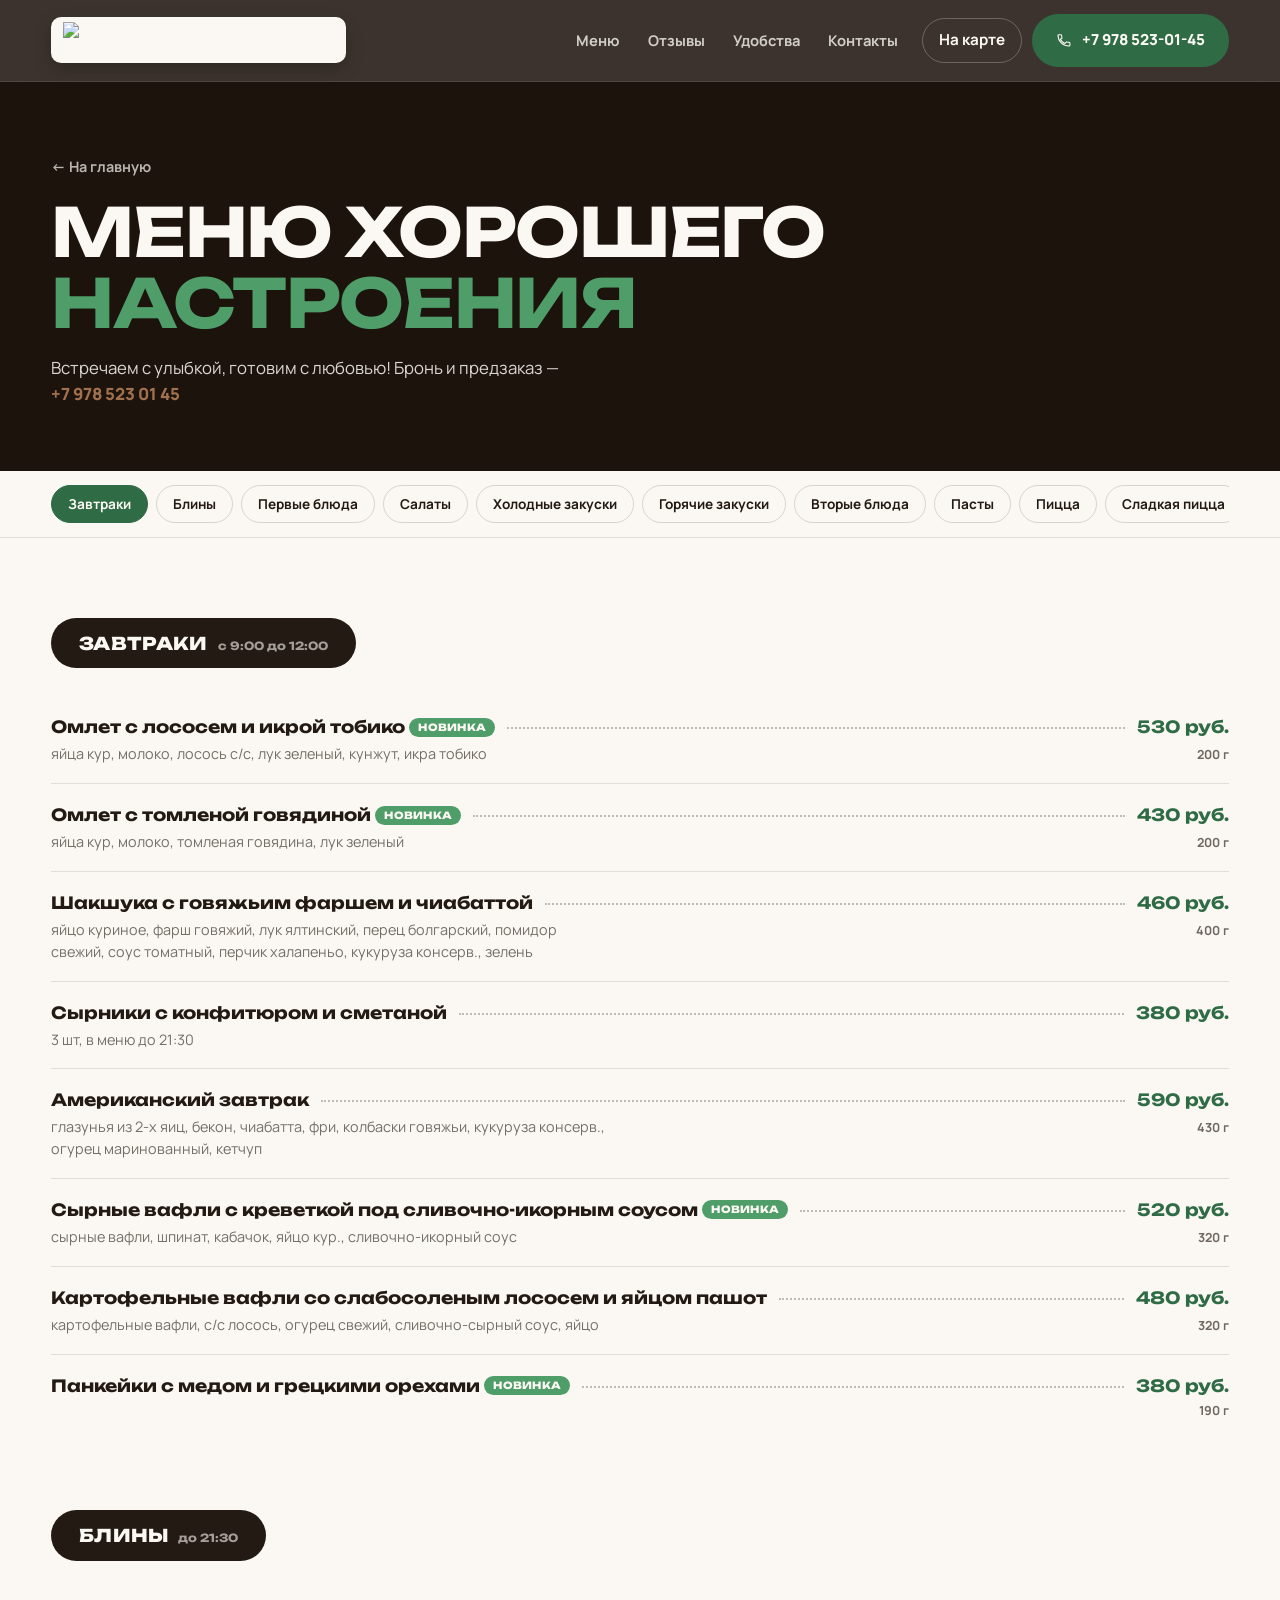
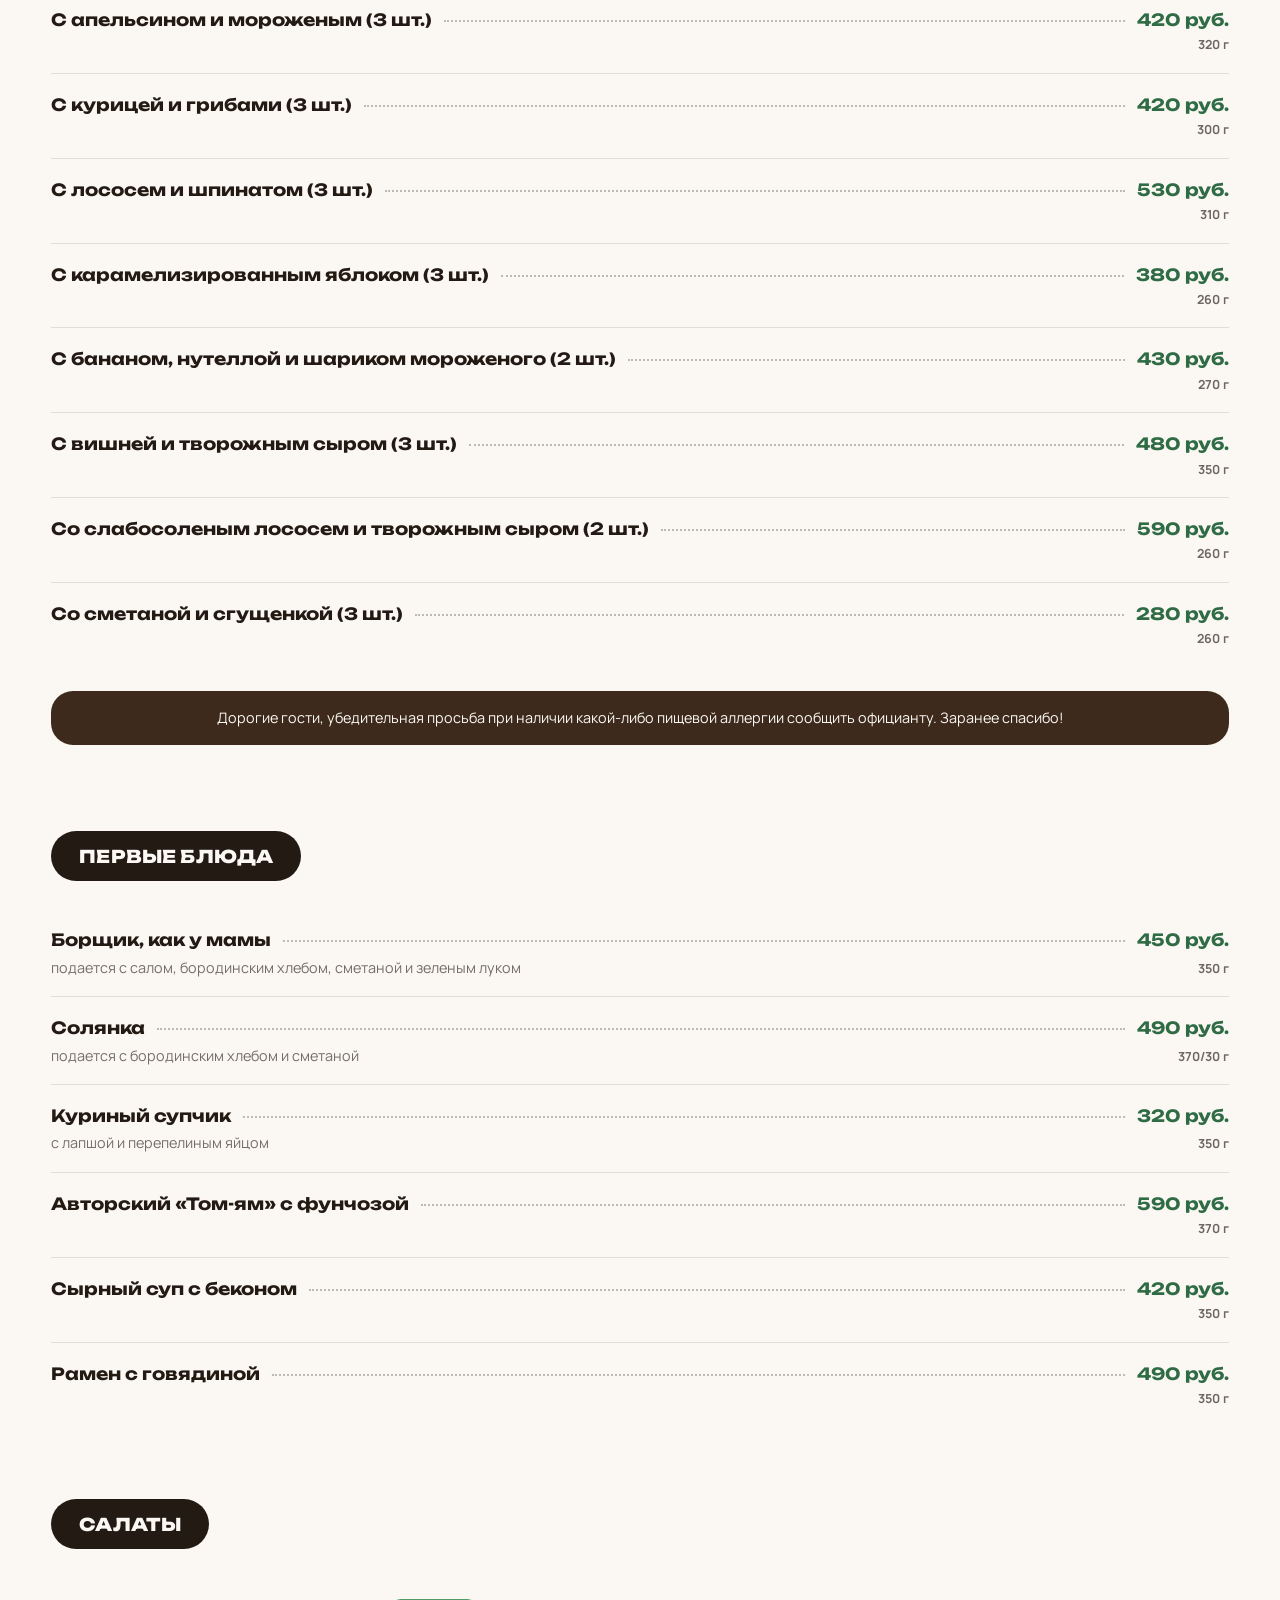
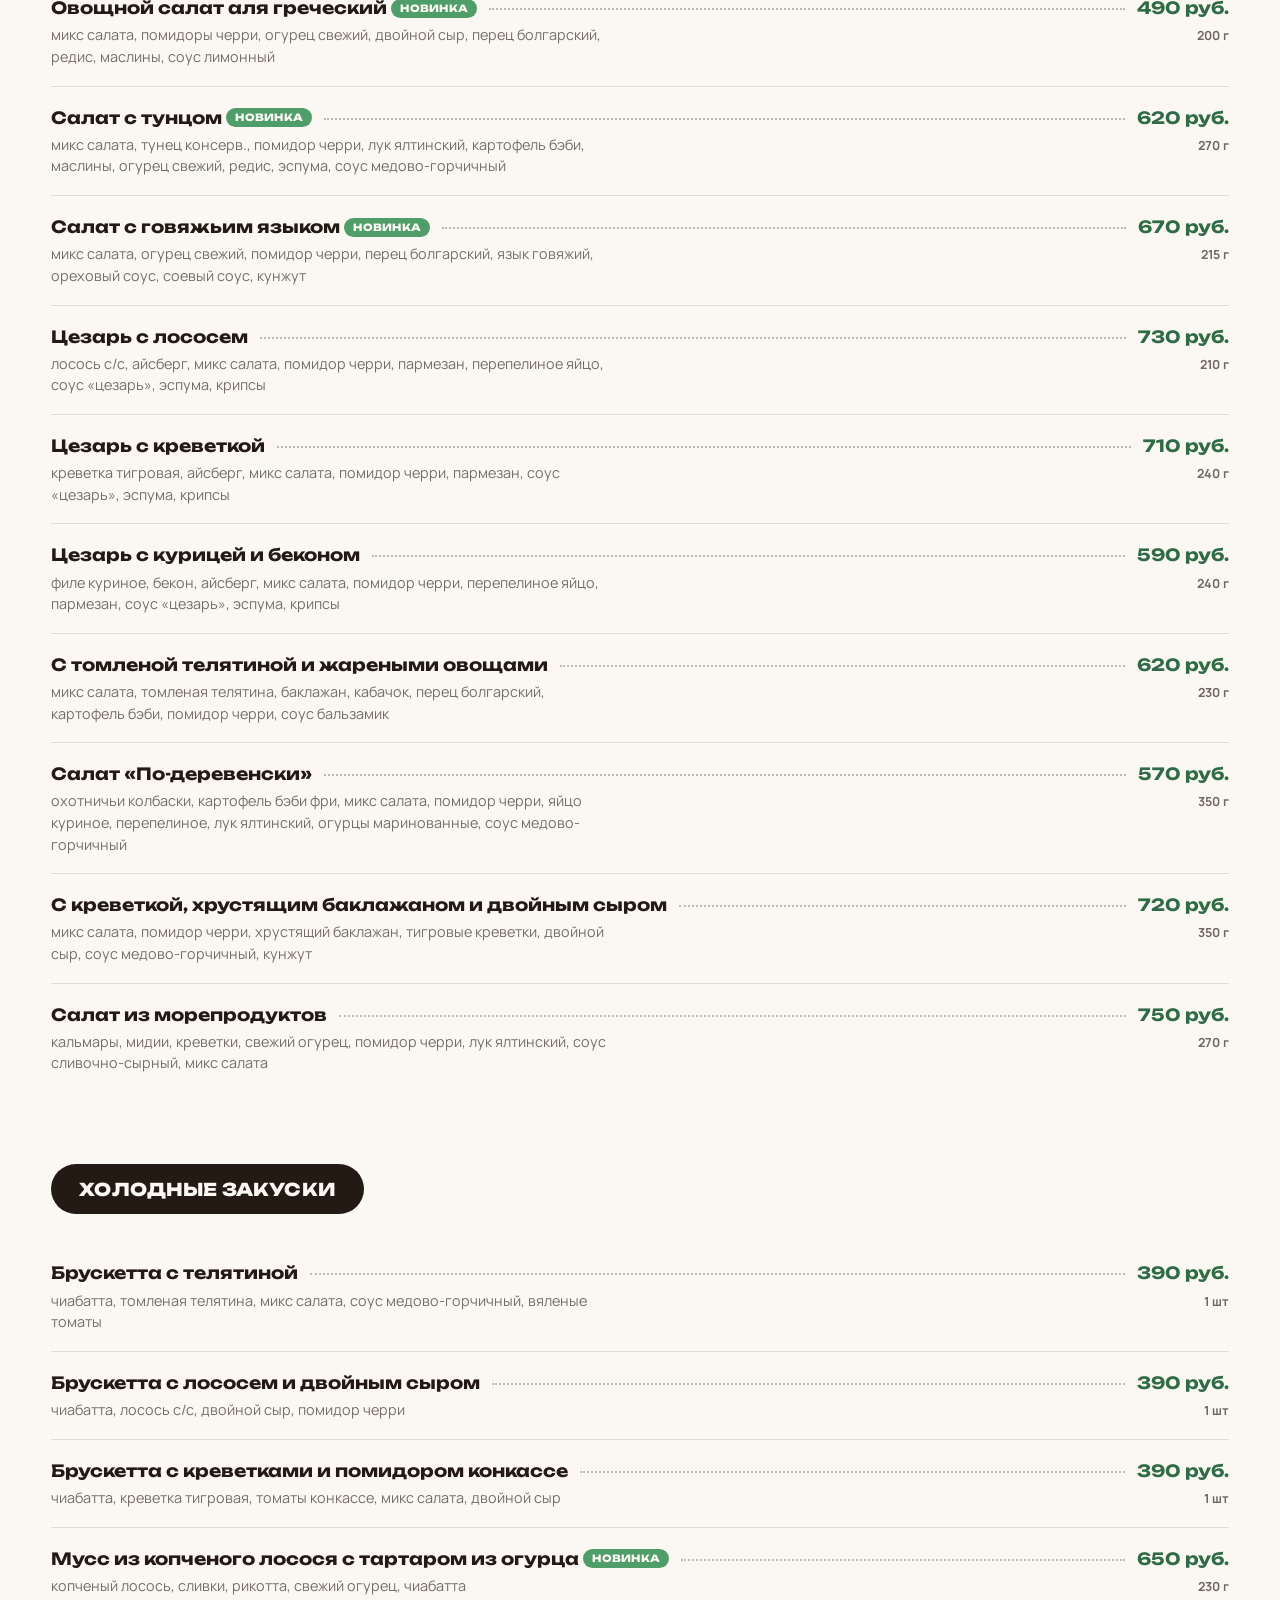
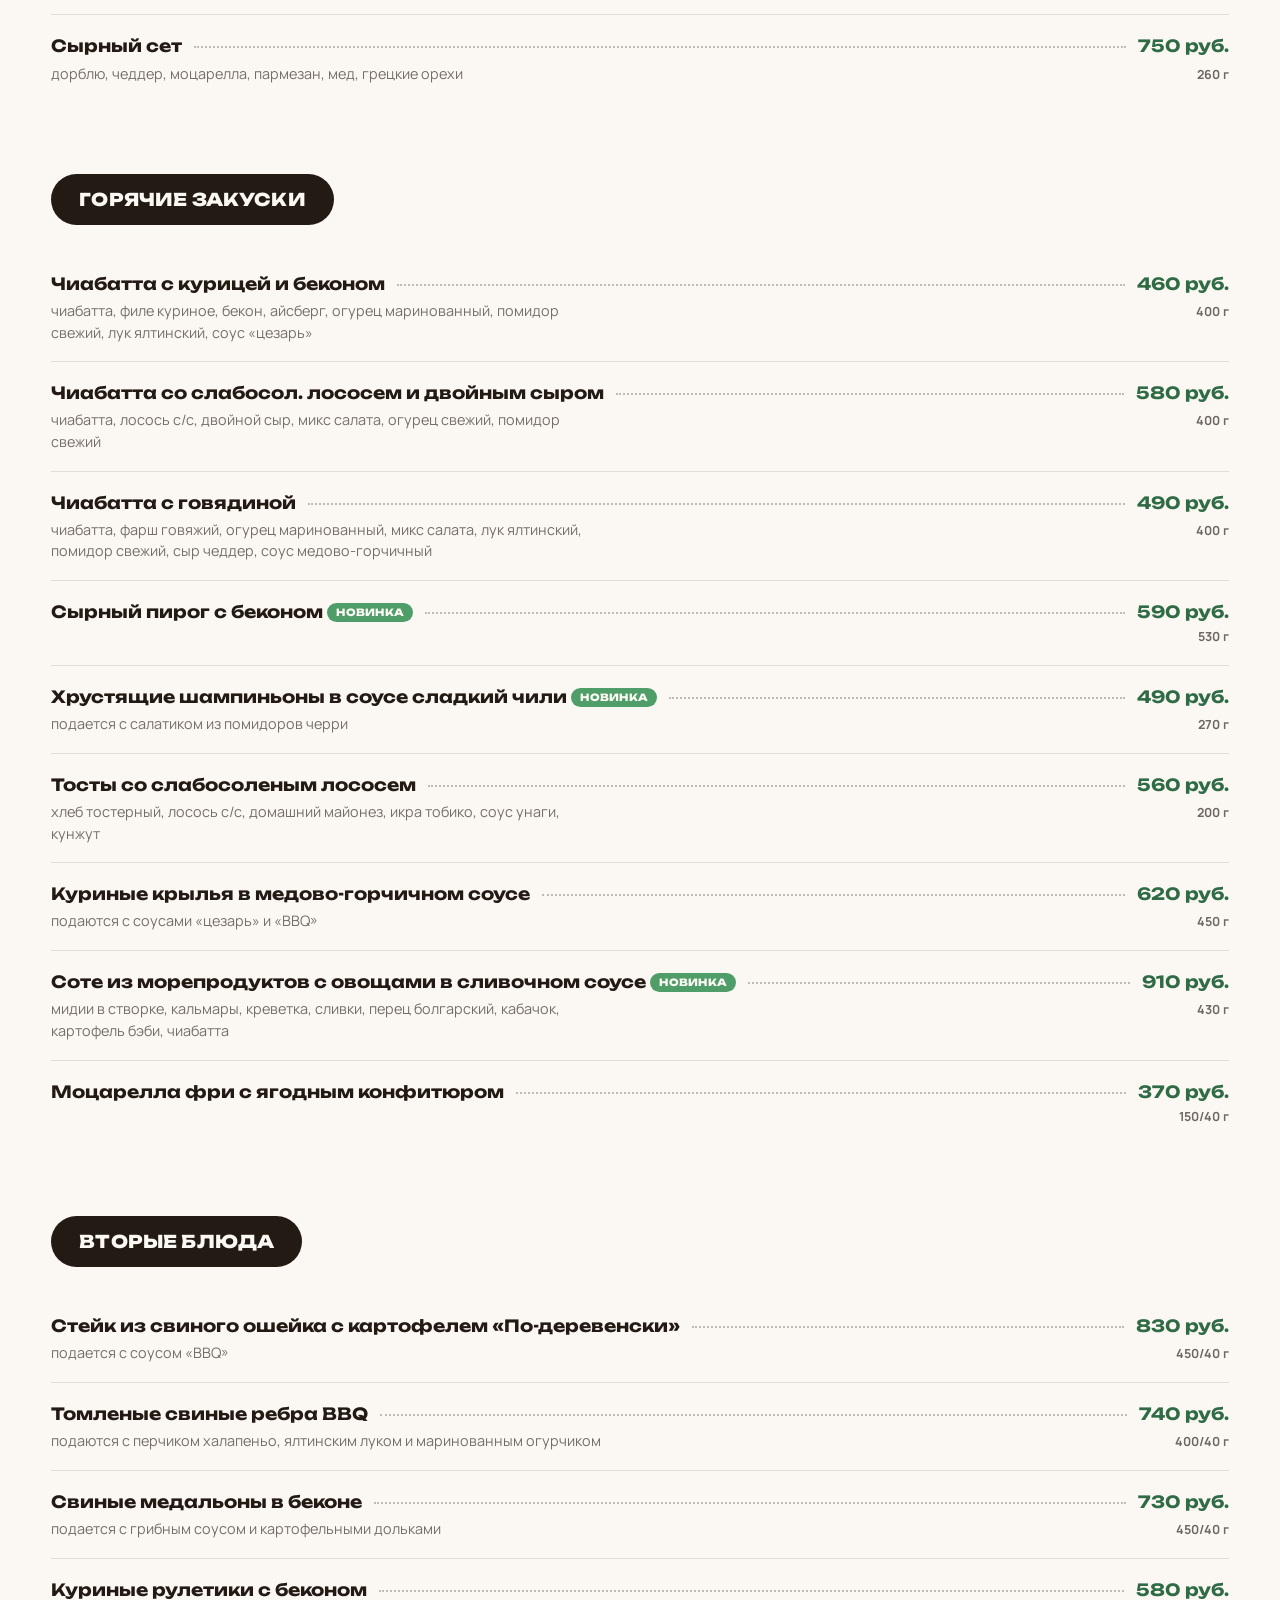
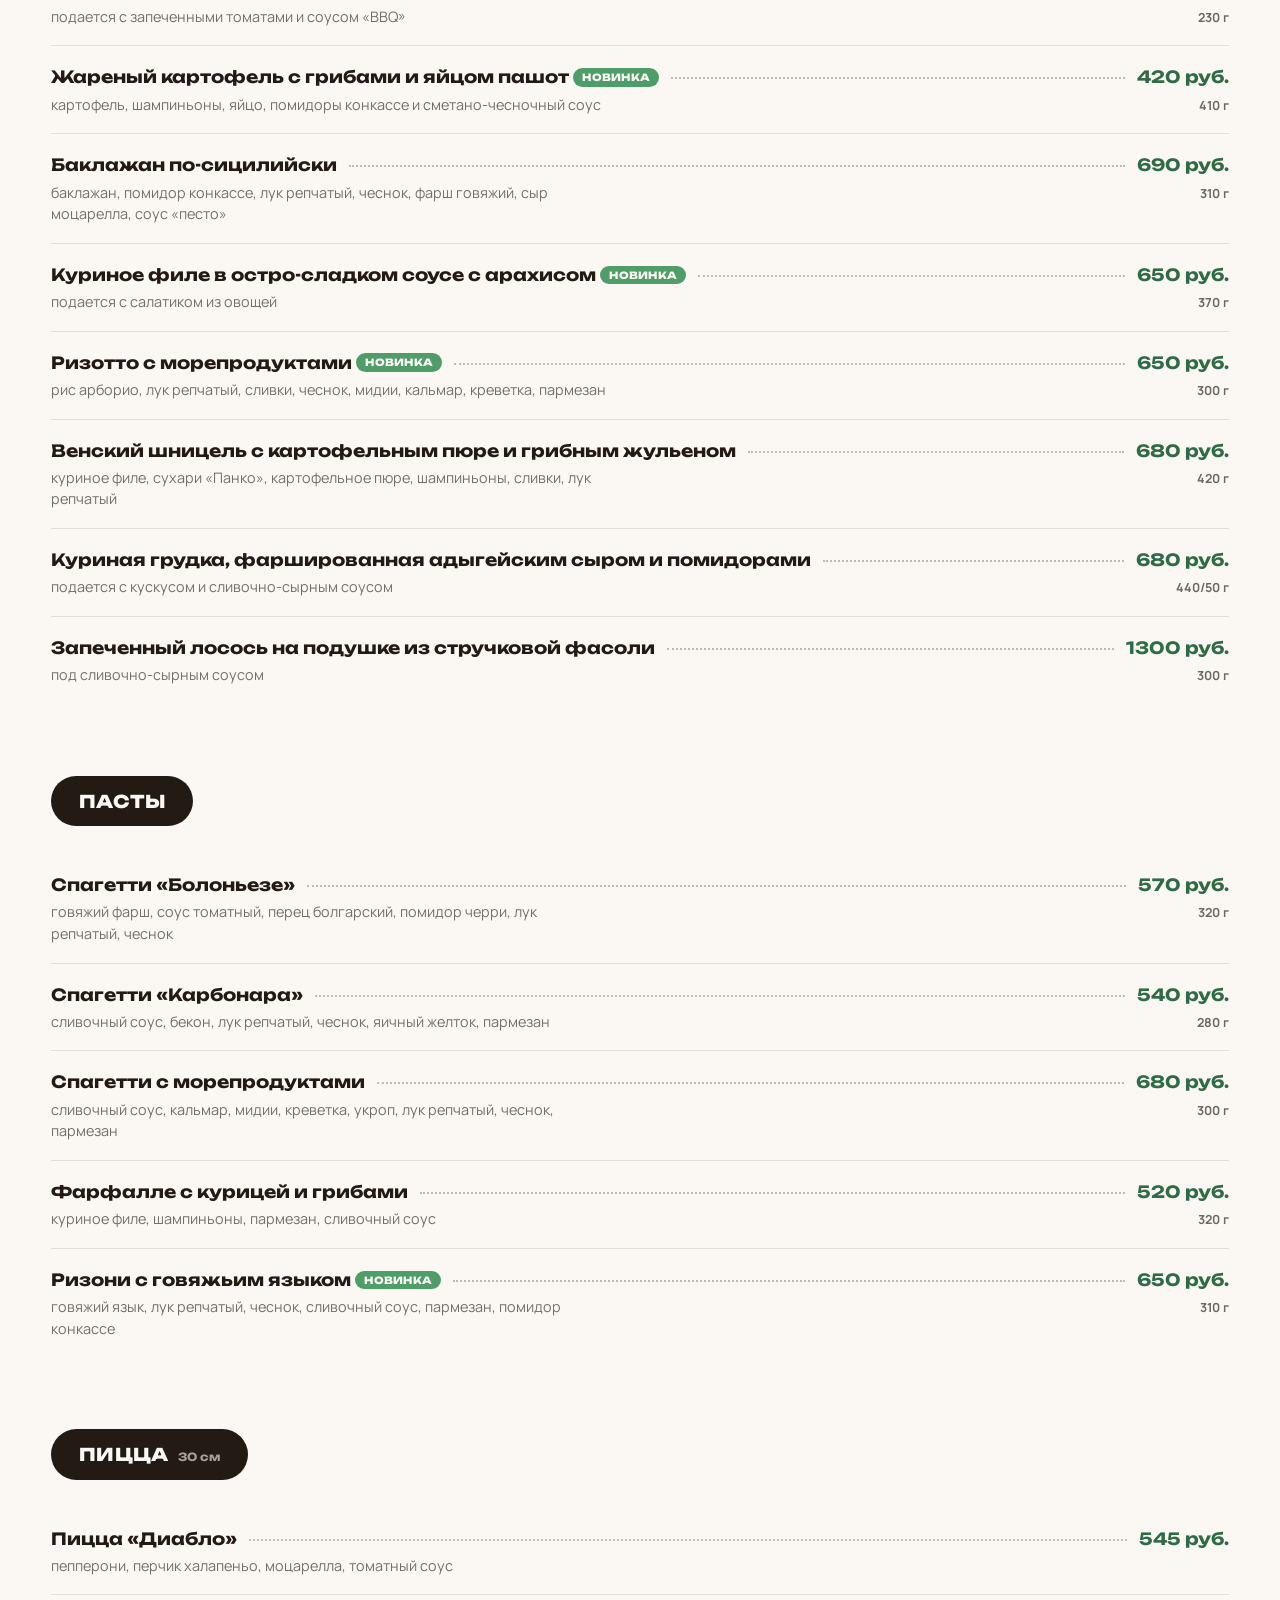
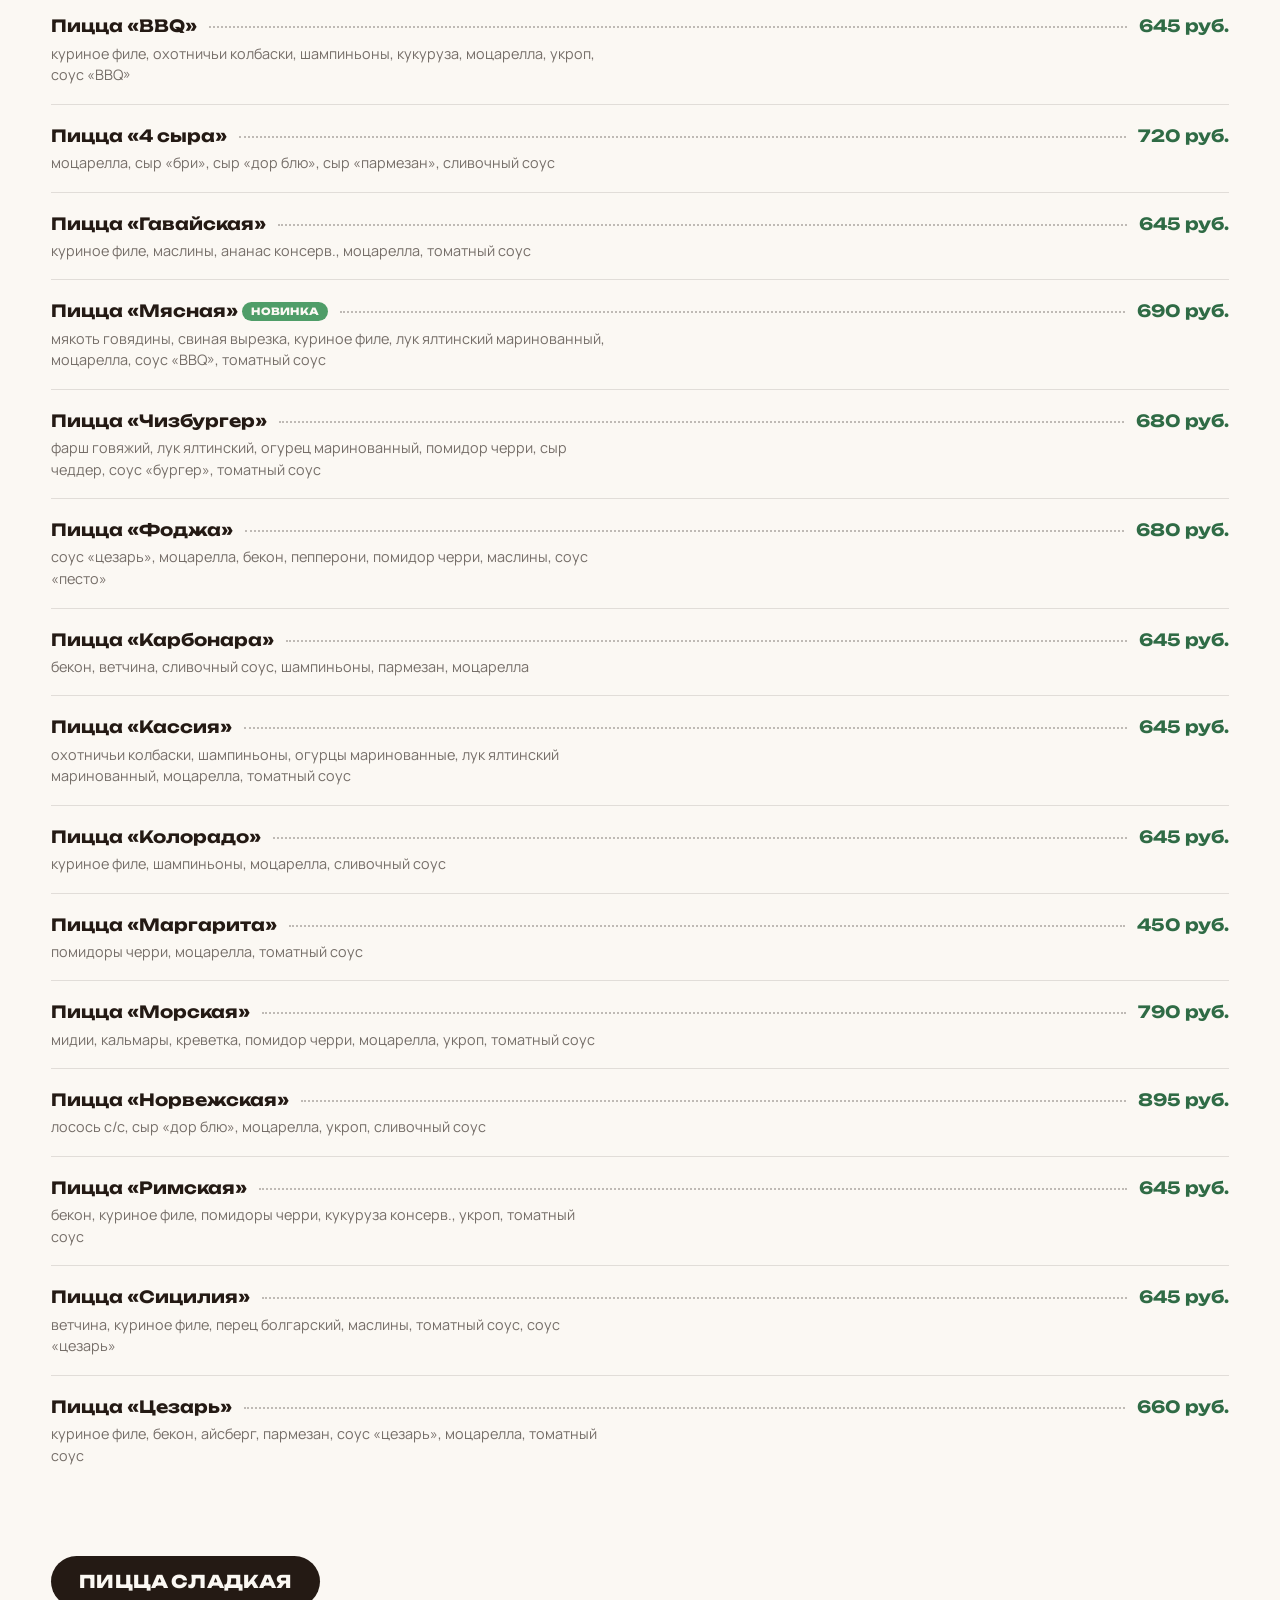
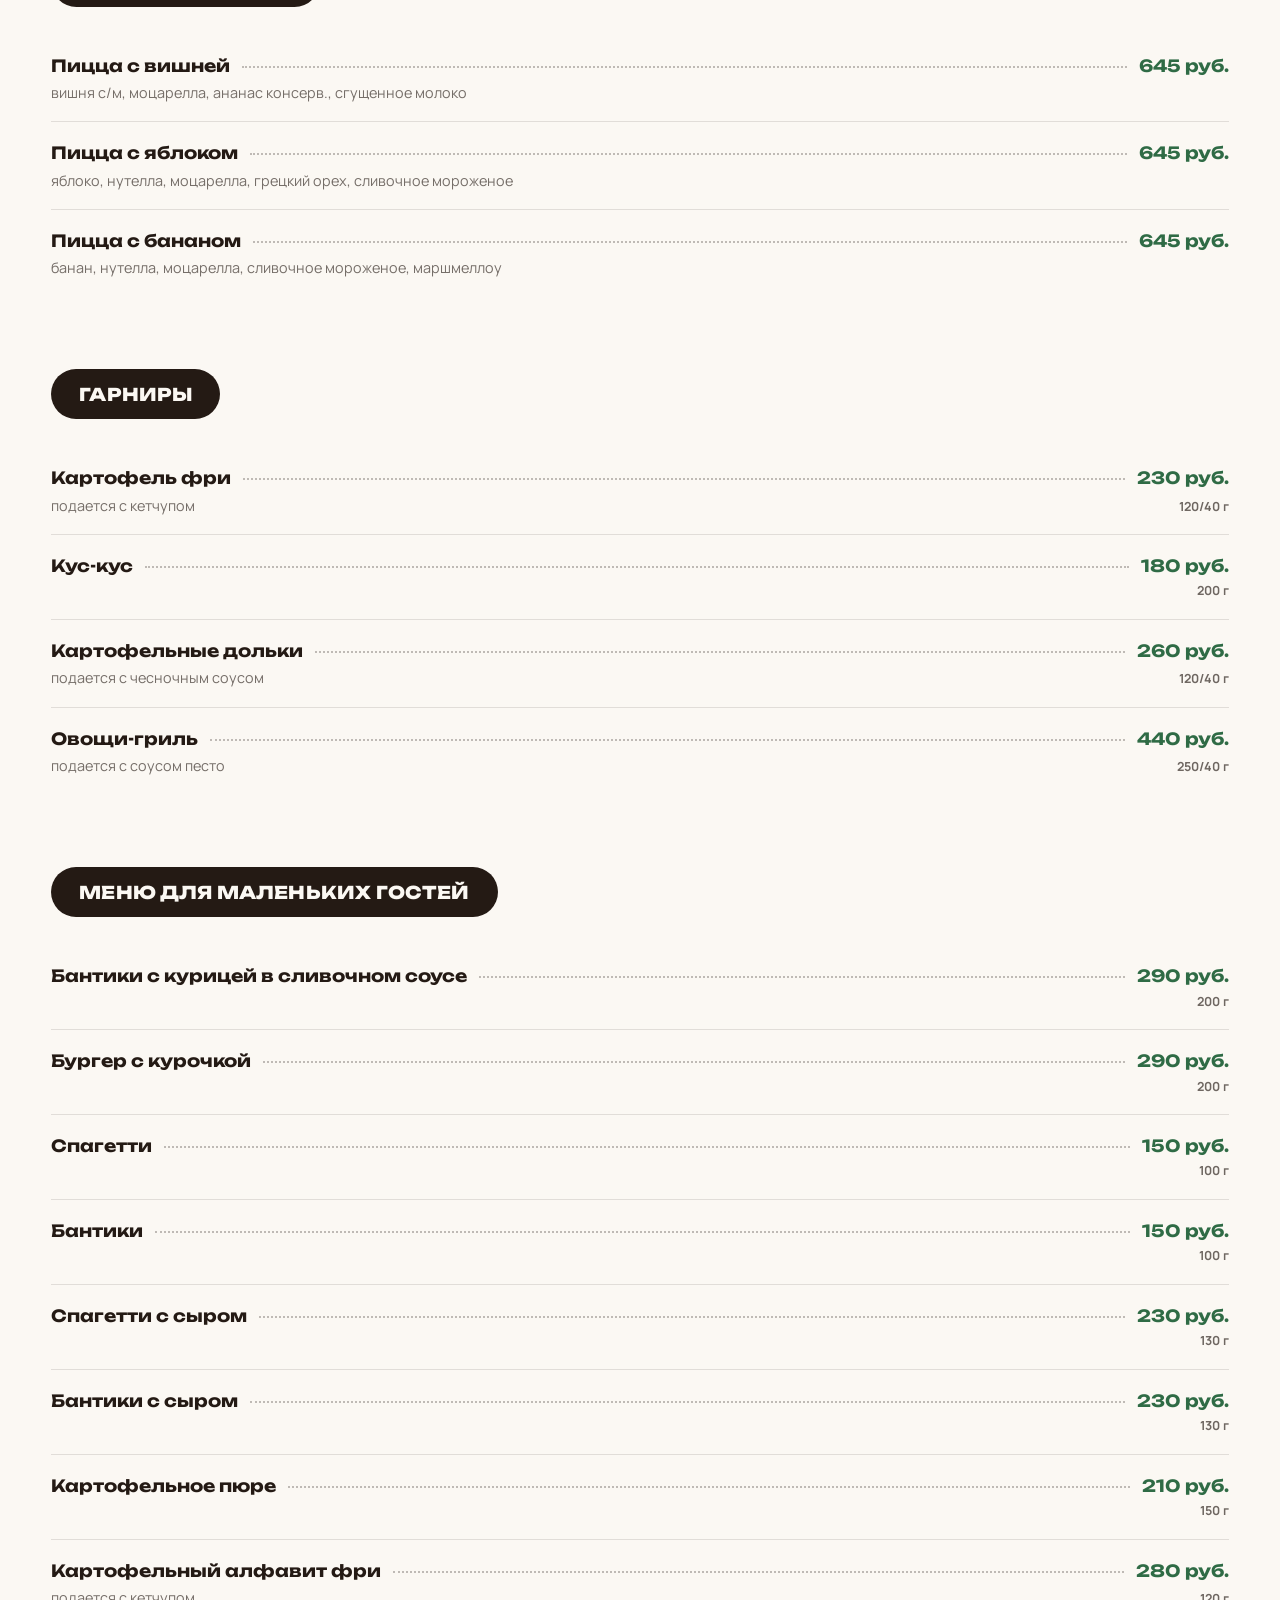
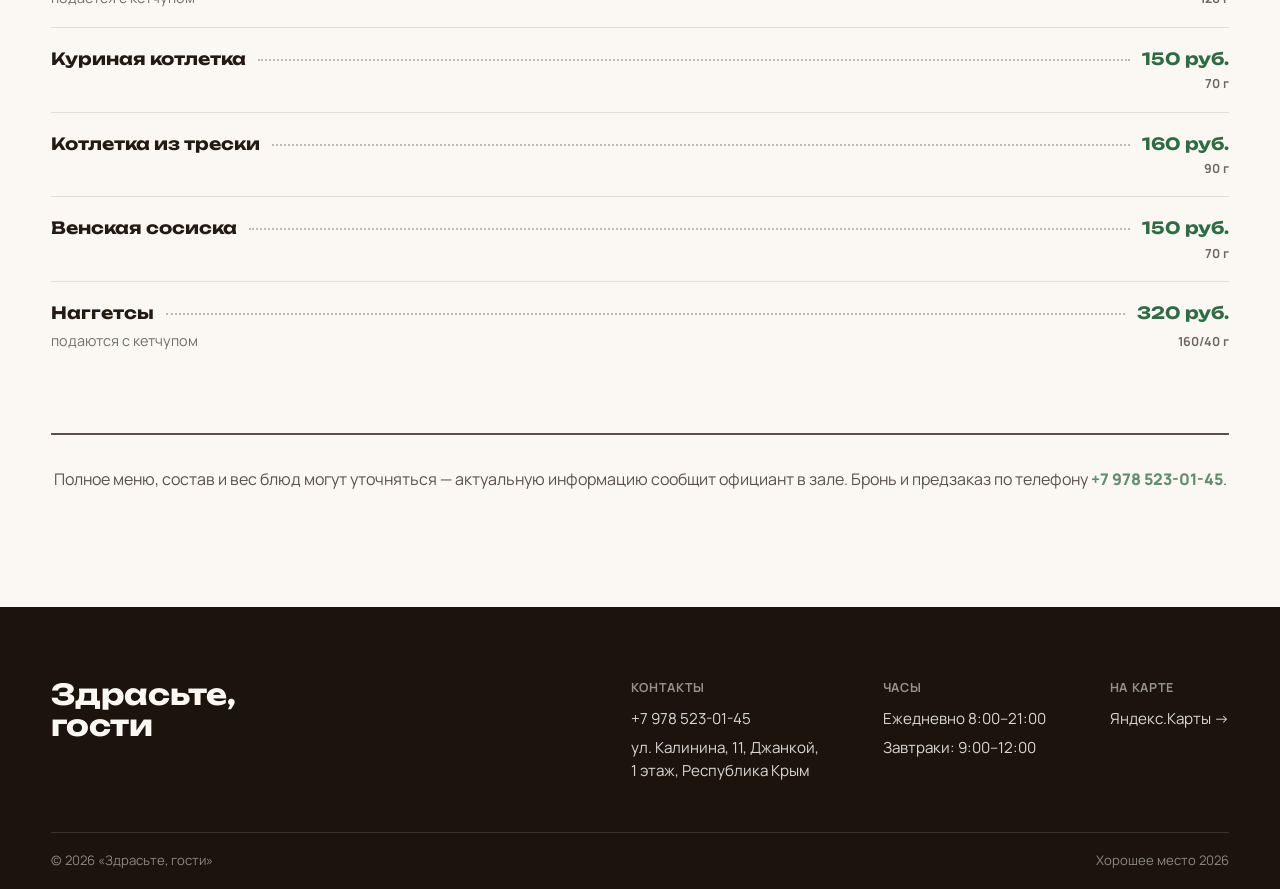
==== menu.html @ 98b1a014 "Initial commit: сайт кафе Здрасьте, гости" ====
<!DOCTYPE html>
<html lang="ru">
<head>
<meta charset="UTF-8">
<meta name="viewport" content="width=device-width, initial-scale=1.0">
<meta name="description" content="Полное меню кафе «Здрасьте, гости» в Джанкое: завтраки, блины, супы, салаты, закуски, вторые блюда, пасты, пицца, гарниры и детское меню с ценами.">
<title>Меню — «Здрасьте, гости»</title>
<link rel="icon" type="image/png" href="разработка 1/favicon.png">
<link rel="preconnect" href="https://fonts.googleapis.com">
<link rel="preconnect" href="https://fonts.gstatic.com" crossorigin>
<link href="https://fonts.googleapis.com/css2?family=Unbounded:wght@500;700;900&family=Manrope:wght@400;500;600;700;800&display=swap" rel="stylesheet">
<link rel="stylesheet" href="style.css?v=1">
<link rel="stylesheet" href="menu.css?v=1">
</head>
<body>

<a class="skip-link" href="#main">Перейти к содержанию</a>

<header class="site-header" id="top">
  <div class="wrap header-row">
    <a class="logo" href="index.html#top" aria-label="Здрасьте, гости — на главную">
      <img class="logo-img" src="разработка 1/logo.png" alt="Здрасьте, гости — семейное кафе">
    </a>
    <nav class="main-nav" id="mainNav" aria-label="Основная навигация">
      <a href="menu.html" aria-current="page">Меню</a>
      <a href="index.html#trust">Отзывы</a>
      <a href="index.html#amenities">Удобства</a>
      <a href="index.html#contact">Контакты</a>
    </nav>
    <div class="header-actions">
      <a class="btn btn-ghost" href="index.html#contact">На карте</a>
      <a class="btn btn-solid" href="tel:+79785230145" aria-label="Позвонить: +7 978 523-01-45">
        <svg viewBox="0 0 24 24" class="icon" aria-hidden="true"><path d="M6.6 10.8c1.4 2.8 3.8 5.2 6.6 6.6l2.2-2.2c.3-.3.7-.4 1-.2 1.1.4 2.3.6 3.5.6.6 0 1 .4 1 1V20c0 .6-.4 1-1 1C10.3 21 3 13.7 3 5c0-.6.4-1 1-1h3.4c.6 0 1 .4 1 1 0 1.2.2 2.4.6 3.5.1.4 0 .8-.2 1z"/></svg>
        <span class="btn-phone-text" aria-hidden="true">+7 978 523-01-45</span>
      </a>
    </div>
    <button class="nav-toggle" id="navToggle" aria-expanded="false" aria-controls="mainNav" aria-label="Открыть меню">
      <span></span><span></span><span></span>
    </button>
  </div>
</header>

<main id="main">

  <section class="menu-hero">
    <div class="wrap">
      <a class="menu-back" href="index.html">← На главную</a>
      <h1 class="menu-hero-title">Меню хорошего<br><span>настроения</span></h1>
      <p class="menu-hero-tag">Встречаем с улыбкой, готовим с любовью! Бронь и предзаказ — <a class="phone-nowrap" href="tel:+79785230145">+7&nbsp;978&nbsp;523&nbsp;01&nbsp;45</a></p>
    </div>
  </section>

  <nav class="menu-jump" aria-label="Разделы меню">
    <div class="wrap menu-jump-row">
      <a href="#breakfast">Завтраки</a>
      <a href="#pancakes">Блины</a>
      <a href="#soups">Первые блюда</a>
      <a href="#salads">Салаты</a>
      <a href="#cold-snacks">Холодные закуски</a>
      <a href="#hot-snacks">Горячие закуски</a>
      <a href="#mains">Вторые блюда</a>
      <a href="#pasta">Пасты</a>
      <a href="#pizza">Пицца</a>
      <a href="#sweet-pizza">Сладкая пицца</a>
      <a href="#sides">Гарниры</a>
      <a href="#kids">Детское меню</a>
    </div>
  </nav>

  <section class="menu-body">
    <div class="wrap">

      <div class="menu-cat" id="breakfast" data-reveal>
        <h2 class="menu-cat-title">Завтраки <small>с 9:00 до 12:00</small></h2>
        <ul class="dishes">
          <li class="dish">
            <div class="dish-row"><span class="dish-name">Омлет с лососем и икрой тобико <em class="badge-new">Новинка</em></span><i></i><span class="dish-price">530 руб.</span></div>
            <div class="dish-meta"><p>яйца кур, молоко, лосось с/с, лук зеленый, кунжут, икра тобико</p><span>200 г</span></div>
          </li>
          <li class="dish">
            <div class="dish-row"><span class="dish-name">Омлет с томленой говядиной <em class="badge-new">Новинка</em></span><i></i><span class="dish-price">430 руб.</span></div>
            <div class="dish-meta"><p>яйца кур, молоко, томленая говядина, лук зеленый</p><span>200 г</span></div>
          </li>
          <li class="dish">
            <div class="dish-row"><span class="dish-name">Шакшука с говяжьим фаршем и чиабаттой</span><i></i><span class="dish-price">460 руб.</span></div>
            <div class="dish-meta"><p>яйцо куриное, фарш говяжий, лук ялтинский, перец болгарский, помидор свежий, соус томатный, перчик халапеньо, кукуруза консерв., зелень</p><span>400 г</span></div>
          </li>
          <li class="dish">
            <div class="dish-row"><span class="dish-name">Сырники с конфитюром и сметаной</span><i></i><span class="dish-price">380 руб.</span></div>
            <div class="dish-meta"><p>3 шт, в меню до 21:30</p></div>
          </li>
          <li class="dish">
            <div class="dish-row"><span class="dish-name">Американский завтрак</span><i></i><span class="dish-price">590 руб.</span></div>
            <div class="dish-meta"><p>глазунья из 2-х яиц, бекон, чиабатта, фри, колбаски говяжьи, кукуруза консерв., огурец маринованный, кетчуп</p><span>430 г</span></div>
          </li>
          <li class="dish">
            <div class="dish-row"><span class="dish-name">Сырные вафли с креветкой под сливочно-икорным соусом <em class="badge-new">Новинка</em></span><i></i><span class="dish-price">520 руб.</span></div>
            <div class="dish-meta"><p>сырные вафли, шпинат, кабачок, яйцо кур., сливочно-икорный соус</p><span>320 г</span></div>
          </li>
          <li class="dish">
            <div class="dish-row"><span class="dish-name">Картофельные вафли со слабосоленым лососем и яйцом пашот</span><i></i><span class="dish-price">480 руб.</span></div>
            <div class="dish-meta"><p>картофельные вафли, с/с лосось, огурец свежий, сливочно-сырный соус, яйцо</p><span>320 г</span></div>
          </li>
          <li class="dish">
            <div class="dish-row"><span class="dish-name">Панкейки с медом и грецкими орехами <em class="badge-new">Новинка</em></span><i></i><span class="dish-price">380 руб.</span></div>
            <div class="dish-meta"><p></p><span>190 г</span></div>
          </li>
        </ul>
      </div>

      <div class="menu-cat" id="pancakes" data-reveal>
        <h2 class="menu-cat-title">Блины <small>до 21:30</small></h2>
        <ul class="dishes">
          <li class="dish">
            <div class="dish-row"><span class="dish-name">С апельсином и мороженым (3 шт.)</span><i></i><span class="dish-price">420 руб.</span></div>
            <div class="dish-meta"><p></p><span>320 г</span></div>
          </li>
          <li class="dish">
            <div class="dish-row"><span class="dish-name">С курицей и грибами (3 шт.)</span><i></i><span class="dish-price">420 руб.</span></div>
            <div class="dish-meta"><p></p><span>300 г</span></div>
          </li>
          <li class="dish">
            <div class="dish-row"><span class="dish-name">С лососем и шпинатом (3 шт.)</span><i></i><span class="dish-price">530 руб.</span></div>
            <div class="dish-meta"><p></p><span>310 г</span></div>
          </li>
          <li class="dish">
            <div class="dish-row"><span class="dish-name">С карамелизированным яблоком (3 шт.)</span><i></i><span class="dish-price">380 руб.</span></div>
            <div class="dish-meta"><p></p><span>260 г</span></div>
          </li>
          <li class="dish">
            <div class="dish-row"><span class="dish-name">С бананом, нутеллой и шариком мороженого (2 шт.)</span><i></i><span class="dish-price">430 руб.</span></div>
            <div class="dish-meta"><p></p><span>270 г</span></div>
          </li>
          <li class="dish">
            <div class="dish-row"><span class="dish-name">С вишней и творожным сыром (3 шт.)</span><i></i><span class="dish-price">480 руб.</span></div>
            <div class="dish-meta"><p></p><span>350 г</span></div>
          </li>
          <li class="dish">
            <div class="dish-row"><span class="dish-name">Со слабосоленым лососем и творожным сыром (2 шт.)</span><i></i><span class="dish-price">590 руб.</span></div>
            <div class="dish-meta"><p></p><span>260 г</span></div>
          </li>
          <li class="dish">
            <div class="dish-row"><span class="dish-name">Со сметаной и сгущенкой (3 шт.)</span><i></i><span class="dish-price">280 руб.</span></div>
            <div class="dish-meta"><p></p><span>260 г</span></div>
          </li>
        </ul>
        <p class="menu-allergy">Дорогие гости, убедительная просьба при наличии какой-либо пищевой аллергии сообщить официанту. Заранее спасибо!</p>
      </div>

      <div class="menu-cat" id="soups" data-reveal>
        <h2 class="menu-cat-title">Первые блюда</h2>
        <ul class="dishes">
          <li class="dish">
            <div class="dish-row"><span class="dish-name">Борщик, как у мамы</span><i></i><span class="dish-price">450 руб.</span></div>
            <div class="dish-meta"><p>подается с салом, бородинским хлебом, сметаной и зеленым луком</p><span>350 г</span></div>
          </li>
          <li class="dish">
            <div class="dish-row"><span class="dish-name">Солянка</span><i></i><span class="dish-price">490 руб.</span></div>
            <div class="dish-meta"><p>подается с бородинским хлебом и сметаной</p><span>370/30 г</span></div>
          </li>
          <li class="dish">
            <div class="dish-row"><span class="dish-name">Куриный супчик</span><i></i><span class="dish-price">320 руб.</span></div>
            <div class="dish-meta"><p>с лапшой и перепелиным яйцом</p><span>350 г</span></div>
          </li>
          <li class="dish">
            <div class="dish-row"><span class="dish-name">Авторский «Том-ям» с фунчозой</span><i></i><span class="dish-price">590 руб.</span></div>
            <div class="dish-meta"><p></p><span>370 г</span></div>
          </li>
          <li class="dish">
            <div class="dish-row"><span class="dish-name">Сырный суп с беконом</span><i></i><span class="dish-price">420 руб.</span></div>
            <div class="dish-meta"><p></p><span>350 г</span></div>
          </li>
          <li class="dish">
            <div class="dish-row"><span class="dish-name">Рамен с говядиной</span><i></i><span class="dish-price">490 руб.</span></div>
            <div class="dish-meta"><p></p><span>350 г</span></div>
          </li>
        </ul>
      </div>

      <div class="menu-cat" id="salads" data-reveal>
        <h2 class="menu-cat-title">Салаты</h2>
        <ul class="dishes">
          <li class="dish">
            <div class="dish-row"><span class="dish-name">Овощной салат аля греческий <em class="badge-new">Новинка</em></span><i></i><span class="dish-price">490 руб.</span></div>
            <div class="dish-meta"><p>микс салата, помидоры черри, огурец свежий, двойной сыр, перец болгарский, редис, маслины, соус лимонный</p><span>200 г</span></div>
          </li>
          <li class="dish">
            <div class="dish-row"><span class="dish-name">Салат с тунцом <em class="badge-new">Новинка</em></span><i></i><span class="dish-price">620 руб.</span></div>
            <div class="dish-meta"><p>микс салата, тунец консерв., помидор черри, лук ялтинский, картофель бэби, маслины, огурец свежий, редис, эспума, соус медово-горчичный</p><span>270 г</span></div>
          </li>
          <li class="dish">
            <div class="dish-row"><span class="dish-name">Салат с говяжьим языком <em class="badge-new">Новинка</em></span><i></i><span class="dish-price">670 руб.</span></div>
            <div class="dish-meta"><p>микс салата, огурец свежий, помидор черри, перец болгарский, язык говяжий, ореховый соус, соевый соус, кунжут</p><span>215 г</span></div>
          </li>
          <li class="dish">
            <div class="dish-row"><span class="dish-name">Цезарь с лососем</span><i></i><span class="dish-price">730 руб.</span></div>
            <div class="dish-meta"><p>лосось с/с, айсберг, микс салата, помидор черри, пармезан, перепелиное яйцо, соус «цезарь», эспума, крипсы</p><span>210 г</span></div>
          </li>
          <li class="dish">
            <div class="dish-row"><span class="dish-name">Цезарь с креветкой</span><i></i><span class="dish-price">710 руб.</span></div>
            <div class="dish-meta"><p>креветка тигровая, айсберг, микс салата, помидор черри, пармезан, соус «цезарь», эспума, крипсы</p><span>240 г</span></div>
          </li>
          <li class="dish">
            <div class="dish-row"><span class="dish-name">Цезарь с курицей и беконом</span><i></i><span class="dish-price">590 руб.</span></div>
            <div class="dish-meta"><p>филе куриное, бекон, айсберг, микс салата, помидор черри, перепелиное яйцо, пармезан, соус «цезарь», эспума, крипсы</p><span>240 г</span></div>
          </li>
          <li class="dish">
            <div class="dish-row"><span class="dish-name">С томленой телятиной и жареными овощами</span><i></i><span class="dish-price">620 руб.</span></div>
            <div class="dish-meta"><p>микс салата, томленая телятина, баклажан, кабачок, перец болгарский, картофель бэби, помидор черри, соус бальзамик</p><span>230 г</span></div>
          </li>
          <li class="dish">
            <div class="dish-row"><span class="dish-name">Салат «По-деревенски»</span><i></i><span class="dish-price">570 руб.</span></div>
            <div class="dish-meta"><p>охотничьи колбаски, картофель бэби фри, микс салата, помидор черри, яйцо куриное, перепелиное, лук ялтинский, огурцы маринованные, соус медово-горчичный</p><span>350 г</span></div>
          </li>
          <li class="dish">
            <div class="dish-row"><span class="dish-name">С креветкой, хрустящим баклажаном и двойным сыром</span><i></i><span class="dish-price">720 руб.</span></div>
            <div class="dish-meta"><p>микс салата, помидор черри, хрустящий баклажан, тигровые креветки, двойной сыр, соус медово-горчичный, кунжут</p><span>350 г</span></div>
          </li>
          <li class="dish">
            <div class="dish-row"><span class="dish-name">Салат из морепродуктов</span><i></i><span class="dish-price">750 руб.</span></div>
            <div class="dish-meta"><p>кальмары, мидии, креветки, свежий огурец, помидор черри, лук ялтинский, соус сливочно-сырный, микс салата</p><span>270 г</span></div>
          </li>
        </ul>
      </div>

      <div class="menu-cat" id="cold-snacks" data-reveal>
        <h2 class="menu-cat-title">Холодные закуски</h2>
        <ul class="dishes">
          <li class="dish">
            <div class="dish-row"><span class="dish-name">Брускетта с телятиной</span><i></i><span class="dish-price">390 руб.</span></div>
            <div class="dish-meta"><p>чиабатта, томленая телятина, микс салата, соус медово-горчичный, вяленые томаты</p><span>1 шт</span></div>
          </li>
          <li class="dish">
            <div class="dish-row"><span class="dish-name">Брускетта с лососем и двойным сыром</span><i></i><span class="dish-price">390 руб.</span></div>
            <div class="dish-meta"><p>чиабатта, лосось с/с, двойной сыр, помидор черри</p><span>1 шт</span></div>
          </li>
          <li class="dish">
            <div class="dish-row"><span class="dish-name">Брускетта с креветками и помидором конкассе</span><i></i><span class="dish-price">390 руб.</span></div>
            <div class="dish-meta"><p>чиабатта, креветка тигровая, томаты конкассе, микс салата, двойной сыр</p><span>1 шт</span></div>
          </li>
          <li class="dish">
            <div class="dish-row"><span class="dish-name">Мусс из копченого лосося с тартаром из огурца <em class="badge-new">Новинка</em></span><i></i><span class="dish-price">650 руб.</span></div>
            <div class="dish-meta"><p>копченый лосось, сливки, рикотта, свежий огурец, чиабатта</p><span>230 г</span></div>
          </li>
          <li class="dish">
            <div class="dish-row"><span class="dish-name">Сырный сет</span><i></i><span class="dish-price">750 руб.</span></div>
            <div class="dish-meta"><p>дорблю, чеддер, моцарелла, пармезан, мед, грецкие орехи</p><span>260 г</span></div>
          </li>
        </ul>
      </div>

      <div class="menu-cat" id="hot-snacks" data-reveal>
        <h2 class="menu-cat-title">Горячие закуски</h2>
        <ul class="dishes">
          <li class="dish">
            <div class="dish-row"><span class="dish-name">Чиабатта с курицей и беконом</span><i></i><span class="dish-price">460 руб.</span></div>
            <div class="dish-meta"><p>чиабатта, филе куриное, бекон, айсберг, огурец маринованный, помидор свежий, лук ялтинский, соус «цезарь»</p><span>400 г</span></div>
          </li>
          <li class="dish">
            <div class="dish-row"><span class="dish-name">Чиабатта со слабосол. лососем и двойным сыром</span><i></i><span class="dish-price">580 руб.</span></div>
            <div class="dish-meta"><p>чиабатта, лосось с/с, двойной сыр, микс салата, огурец свежий, помидор свежий</p><span>400 г</span></div>
          </li>
          <li class="dish">
            <div class="dish-row"><span class="dish-name">Чиабатта с говядиной</span><i></i><span class="dish-price">490 руб.</span></div>
            <div class="dish-meta"><p>чиабатта, фарш говяжий, огурец маринованный, микс салата, лук ялтинский, помидор свежий, сыр чеддер, соус медово-горчичный</p><span>400 г</span></div>
          </li>
          <li class="dish">
            <div class="dish-row"><span class="dish-name">Сырный пирог с беконом <em class="badge-new">Новинка</em></span><i></i><span class="dish-price">590 руб.</span></div>
            <div class="dish-meta"><p></p><span>530 г</span></div>
          </li>
          <li class="dish">
            <div class="dish-row"><span class="dish-name">Хрустящие шампиньоны в соусе сладкий чили <em class="badge-new">Новинка</em></span><i></i><span class="dish-price">490 руб.</span></div>
            <div class="dish-meta"><p>подается с салатиком из помидоров черри</p><span>270 г</span></div>
          </li>
          <li class="dish">
            <div class="dish-row"><span class="dish-name">Тосты со слабосоленым лососем</span><i></i><span class="dish-price">560 руб.</span></div>
            <div class="dish-meta"><p>хлеб тостерный, лосось с/с, домашний майонез, икра тобико, соус унаги, кунжут</p><span>200 г</span></div>
          </li>
          <li class="dish">
            <div class="dish-row"><span class="dish-name">Куриные крылья в медово-горчичном соусе</span><i></i><span class="dish-price">620 руб.</span></div>
            <div class="dish-meta"><p>подаются с соусами «цезарь» и «BBQ»</p><span>450 г</span></div>
          </li>
          <li class="dish">
            <div class="dish-row"><span class="dish-name">Соте из морепродуктов с овощами в сливочном соусе <em class="badge-new">Новинка</em></span><i></i><span class="dish-price">910 руб.</span></div>
            <div class="dish-meta"><p>мидии в створке, кальмары, креветка, сливки, перец болгарский, кабачок, картофель бэби, чиабатта</p><span>430 г</span></div>
          </li>
          <li class="dish">
            <div class="dish-row"><span class="dish-name">Моцарелла фри с ягодным конфитюром</span><i></i><span class="dish-price">370 руб.</span></div>
            <div class="dish-meta"><p></p><span>150/40 г</span></div>
          </li>
        </ul>
      </div>

      <div class="menu-cat" id="mains" data-reveal>
        <h2 class="menu-cat-title">Вторые блюда</h2>
        <ul class="dishes">
          <li class="dish">
            <div class="dish-row"><span class="dish-name">Стейк из свиного ошейка с картофелем «По-деревенски»</span><i></i><span class="dish-price">830 руб.</span></div>
            <div class="dish-meta"><p>подается с соусом «BBQ»</p><span>450/40 г</span></div>
          </li>
          <li class="dish">
            <div class="dish-row"><span class="dish-name">Томленые свиные ребра BBQ</span><i></i><span class="dish-price">740 руб.</span></div>
            <div class="dish-meta"><p>подаются с перчиком халапеньо, ялтинским луком и маринованным огурчиком</p><span>400/40 г</span></div>
          </li>
          <li class="dish">
            <div class="dish-row"><span class="dish-name">Свиные медальоны в беконе</span><i></i><span class="dish-price">730 руб.</span></div>
            <div class="dish-meta"><p>подается с грибным соусом и картофельными дольками</p><span>450/40 г</span></div>
          </li>
          <li class="dish">
            <div class="dish-row"><span class="dish-name">Куриные рулетики с беконом</span><i></i><span class="dish-price">580 руб.</span></div>
            <div class="dish-meta"><p>подается с запеченными томатами и соусом «BBQ»</p><span>230 г</span></div>
          </li>
          <li class="dish">
            <div class="dish-row"><span class="dish-name">Жареный картофель с грибами и яйцом пашот <em class="badge-new">Новинка</em></span><i></i><span class="dish-price">420 руб.</span></div>
            <div class="dish-meta"><p>картофель, шампиньоны, яйцо, помидоры конкассе и сметано-чесночный соус</p><span>410 г</span></div>
          </li>
          <li class="dish">
            <div class="dish-row"><span class="dish-name">Баклажан по-сицилийски</span><i></i><span class="dish-price">690 руб.</span></div>
            <div class="dish-meta"><p>баклажан, помидор конкассе, лук репчатый, чеснок, фарш говяжий, сыр моцарелла, соус «песто»</p><span>310 г</span></div>
          </li>
          <li class="dish">
            <div class="dish-row"><span class="dish-name">Куриное филе в остро-сладком соусе с арахисом <em class="badge-new">Новинка</em></span><i></i><span class="dish-price">650 руб.</span></div>
            <div class="dish-meta"><p>подается с салатиком из овощей</p><span>370 г</span></div>
          </li>
          <li class="dish">
            <div class="dish-row"><span class="dish-name">Ризотто с морепродуктами <em class="badge-new">Новинка</em></span><i></i><span class="dish-price">650 руб.</span></div>
            <div class="dish-meta"><p>рис арборио, лук репчатый, сливки, чеснок, мидии, кальмар, креветка, пармезан</p><span>300 г</span></div>
          </li>
          <li class="dish">
            <div class="dish-row"><span class="dish-name">Венский шницель с картофельным пюре и грибным жульеном</span><i></i><span class="dish-price">680 руб.</span></div>
            <div class="dish-meta"><p>куриное филе, сухари «Панко», картофельное пюре, шампиньоны, сливки, лук репчатый</p><span>420 г</span></div>
          </li>
          <li class="dish">
            <div class="dish-row"><span class="dish-name">Куриная грудка, фаршированная адыгейским сыром и помидорами</span><i></i><span class="dish-price">680 руб.</span></div>
            <div class="dish-meta"><p>подается с кускусом и сливочно-сырным соусом</p><span>440/50 г</span></div>
          </li>
          <li class="dish">
            <div class="dish-row"><span class="dish-name">Запеченный лосось на подушке из стручковой фасоли</span><i></i><span class="dish-price">1300 руб.</span></div>
            <div class="dish-meta"><p>под сливочно-сырным соусом</p><span>300 г</span></div>
          </li>
        </ul>
      </div>

      <div class="menu-cat" id="pasta" data-reveal>
        <h2 class="menu-cat-title">Пасты</h2>
        <ul class="dishes">
          <li class="dish">
            <div class="dish-row"><span class="dish-name">Спагетти «Болоньезе»</span><i></i><span class="dish-price">570 руб.</span></div>
            <div class="dish-meta"><p>говяжий фарш, соус томатный, перец болгарский, помидор черри, лук репчатый, чеснок</p><span>320 г</span></div>
          </li>
          <li class="dish">
            <div class="dish-row"><span class="dish-name">Спагетти «Карбонара»</span><i></i><span class="dish-price">540 руб.</span></div>
            <div class="dish-meta"><p>сливочный соус, бекон, лук репчатый, чеснок, яичный желток, пармезан</p><span>280 г</span></div>
          </li>
          <li class="dish">
            <div class="dish-row"><span class="dish-name">Спагетти с морепродуктами</span><i></i><span class="dish-price">680 руб.</span></div>
            <div class="dish-meta"><p>сливочный соус, кальмар, мидии, креветка, укроп, лук репчатый, чеснок, пармезан</p><span>300 г</span></div>
          </li>
          <li class="dish">
            <div class="dish-row"><span class="dish-name">Фарфалле с курицей и грибами</span><i></i><span class="dish-price">520 руб.</span></div>
            <div class="dish-meta"><p>куриное филе, шампиньоны, пармезан, сливочный соус</p><span>320 г</span></div>
          </li>
          <li class="dish">
            <div class="dish-row"><span class="dish-name">Ризони с говяжьим языком <em class="badge-new">Новинка</em></span><i></i><span class="dish-price">650 руб.</span></div>
            <div class="dish-meta"><p>говяжий язык, лук репчатый, чеснок, сливочный соус, пармезан, помидор конкассе</p><span>310 г</span></div>
          </li>
        </ul>
      </div>

      <div class="menu-cat" id="pizza" data-reveal>
        <h2 class="menu-cat-title">Пицца <small>30 см</small></h2>
        <ul class="dishes">
          <li class="dish">
            <div class="dish-row"><span class="dish-name">Пицца «Диабло»</span><i></i><span class="dish-price">545 руб.</span></div>
            <div class="dish-meta"><p>пепперони, перчик халапеньо, моцарелла, томатный соус</p></div>
          </li>
          <li class="dish">
            <div class="dish-row"><span class="dish-name">Пицца «BBQ»</span><i></i><span class="dish-price">645 руб.</span></div>
            <div class="dish-meta"><p>куриное филе, охотничьи колбаски, шампиньоны, кукуруза, моцарелла, укроп, соус «BBQ»</p></div>
          </li>
          <li class="dish">
            <div class="dish-row"><span class="dish-name">Пицца «4 сыра»</span><i></i><span class="dish-price">720 руб.</span></div>
            <div class="dish-meta"><p>моцарелла, сыр «бри», сыр «дор блю», сыр «пармезан», сливочный соус</p></div>
          </li>
          <li class="dish">
            <div class="dish-row"><span class="dish-name">Пицца «Гавайская»</span><i></i><span class="dish-price">645 руб.</span></div>
            <div class="dish-meta"><p>куриное филе, маслины, ананас консерв., моцарелла, томатный соус</p></div>
          </li>
          <li class="dish">
            <div class="dish-row"><span class="dish-name">Пицца «Мясная» <em class="badge-new">Новинка</em></span><i></i><span class="dish-price">690 руб.</span></div>
            <div class="dish-meta"><p>мякоть говядины, свиная вырезка, куриное филе, лук ялтинский маринованный, моцарелла, соус «BBQ», томатный соус</p></div>
          </li>
          <li class="dish">
            <div class="dish-row"><span class="dish-name">Пицца «Чизбургер»</span><i></i><span class="dish-price">680 руб.</span></div>
            <div class="dish-meta"><p>фарш говяжий, лук ялтинский, огурец маринованный, помидор черри, сыр чеддер, соус «бургер», томатный соус</p></div>
          </li>
          <li class="dish">
            <div class="dish-row"><span class="dish-name">Пицца «Фоджа»</span><i></i><span class="dish-price">680 руб.</span></div>
            <div class="dish-meta"><p>соус «цезарь», моцарелла, бекон, пепперони, помидор черри, маслины, соус «песто»</p></div>
          </li>
          <li class="dish">
            <div class="dish-row"><span class="dish-name">Пицца «Карбонара»</span><i></i><span class="dish-price">645 руб.</span></div>
            <div class="dish-meta"><p>бекон, ветчина, сливочный соус, шампиньоны, пармезан, моцарелла</p></div>
          </li>
          <li class="dish">
            <div class="dish-row"><span class="dish-name">Пицца «Кассия»</span><i></i><span class="dish-price">645 руб.</span></div>
            <div class="dish-meta"><p>охотничьи колбаски, шампиньоны, огурцы маринованные, лук ялтинский маринованный, моцарелла, томатный соус</p></div>
          </li>
          <li class="dish">
            <div class="dish-row"><span class="dish-name">Пицца «Колорадо»</span><i></i><span class="dish-price">645 руб.</span></div>
            <div class="dish-meta"><p>куриное филе, шампиньоны, моцарелла, сливочный соус</p></div>
          </li>
          <li class="dish">
            <div class="dish-row"><span class="dish-name">Пицца «Маргарита»</span><i></i><span class="dish-price">450 руб.</span></div>
            <div class="dish-meta"><p>помидоры черри, моцарелла, томатный соус</p></div>
          </li>
          <li class="dish">
            <div class="dish-row"><span class="dish-name">Пицца «Морская»</span><i></i><span class="dish-price">790 руб.</span></div>
            <div class="dish-meta"><p>мидии, кальмары, креветка, помидор черри, моцарелла, укроп, томатный соус</p></div>
          </li>
          <li class="dish">
            <div class="dish-row"><span class="dish-name">Пицца «Норвежская»</span><i></i><span class="dish-price">895 руб.</span></div>
            <div class="dish-meta"><p>лосось с/с, сыр «дор блю», моцарелла, укроп, сливочный соус</p></div>
          </li>
          <li class="dish">
            <div class="dish-row"><span class="dish-name">Пицца «Римская»</span><i></i><span class="dish-price">645 руб.</span></div>
            <div class="dish-meta"><p>бекон, куриное филе, помидоры черри, кукуруза консерв., укроп, томатный соус</p></div>
          </li>
          <li class="dish">
            <div class="dish-row"><span class="dish-name">Пицца «Сицилия»</span><i></i><span class="dish-price">645 руб.</span></div>
            <div class="dish-meta"><p>ветчина, куриное филе, перец болгарский, маслины, томатный соус, соус «цезарь»</p></div>
          </li>
          <li class="dish">
            <div class="dish-row"><span class="dish-name">Пицца «Цезарь»</span><i></i><span class="dish-price">660 руб.</span></div>
            <div class="dish-meta"><p>куриное филе, бекон, айсберг, пармезан, соус «цезарь», моцарелла, томатный соус</p></div>
          </li>
        </ul>
      </div>

      <div class="menu-cat" id="sweet-pizza" data-reveal>
        <h2 class="menu-cat-title">Пицца сладкая</h2>
        <ul class="dishes">
          <li class="dish">
            <div class="dish-row"><span class="dish-name">Пицца с вишней</span><i></i><span class="dish-price">645 руб.</span></div>
            <div class="dish-meta"><p>вишня с/м, моцарелла, ананас консерв., сгущенное молоко</p></div>
          </li>
          <li class="dish">
            <div class="dish-row"><span class="dish-name">Пицца с яблоком</span><i></i><span class="dish-price">645 руб.</span></div>
            <div class="dish-meta"><p>яблоко, нутелла, моцарелла, грецкий орех, сливочное мороженое</p></div>
          </li>
          <li class="dish">
            <div class="dish-row"><span class="dish-name">Пицца с бананом</span><i></i><span class="dish-price">645 руб.</span></div>
            <div class="dish-meta"><p>банан, нутелла, моцарелла, сливочное мороженое, маршмеллоу</p></div>
          </li>
        </ul>
      </div>

      <div class="menu-cat" id="sides" data-reveal>
        <h2 class="menu-cat-title">Гарниры</h2>
        <ul class="dishes">
          <li class="dish">
            <div class="dish-row"><span class="dish-name">Картофель фри</span><i></i><span class="dish-price">230 руб.</span></div>
            <div class="dish-meta"><p>подается с кетчупом</p><span>120/40 г</span></div>
          </li>
          <li class="dish">
            <div class="dish-row"><span class="dish-name">Кус-кус</span><i></i><span class="dish-price">180 руб.</span></div>
            <div class="dish-meta"><p></p><span>200 г</span></div>
          </li>
          <li class="dish">
            <div class="dish-row"><span class="dish-name">Картофельные дольки</span><i></i><span class="dish-price">260 руб.</span></div>
            <div class="dish-meta"><p>подается с чесночным соусом</p><span>120/40 г</span></div>
          </li>
          <li class="dish">
            <div class="dish-row"><span class="dish-name">Овощи-гриль</span><i></i><span class="dish-price">440 руб.</span></div>
            <div class="dish-meta"><p>подается с соусом песто</p><span>250/40 г</span></div>
          </li>
        </ul>
      </div>

      <div class="menu-cat" id="kids" data-reveal>
        <h2 class="menu-cat-title">Меню для маленьких гостей</h2>
        <ul class="dishes">
          <li class="dish">
            <div class="dish-row"><span class="dish-name">Бантики с курицей в сливочном соусе</span><i></i><span class="dish-price">290 руб.</span></div>
            <div class="dish-meta"><p></p><span>200 г</span></div>
          </li>
          <li class="dish">
            <div class="dish-row"><span class="dish-name">Бургер с курочкой</span><i></i><span class="dish-price">290 руб.</span></div>
            <div class="dish-meta"><p></p><span>200 г</span></div>
          </li>
          <li class="dish">
            <div class="dish-row"><span class="dish-name">Спагетти</span><i></i><span class="dish-price">150 руб.</span></div>
            <div class="dish-meta"><p></p><span>100 г</span></div>
          </li>
          <li class="dish">
            <div class="dish-row"><span class="dish-name">Бантики</span><i></i><span class="dish-price">150 руб.</span></div>
            <div class="dish-meta"><p></p><span>100 г</span></div>
          </li>
          <li class="dish">
            <div class="dish-row"><span class="dish-name">Спагетти с сыром</span><i></i><span class="dish-price">230 руб.</span></div>
            <div class="dish-meta"><p></p><span>130 г</span></div>
          </li>
          <li class="dish">
            <div class="dish-row"><span class="dish-name">Бантики с сыром</span><i></i><span class="dish-price">230 руб.</span></div>
            <div class="dish-meta"><p></p><span>130 г</span></div>
          </li>
          <li class="dish">
            <div class="dish-row"><span class="dish-name">Картофельное пюре</span><i></i><span class="dish-price">210 руб.</span></div>
            <div class="dish-meta"><p></p><span>150 г</span></div>
          </li>
          <li class="dish">
            <div class="dish-row"><span class="dish-name">Картофельный алфавит фри</span><i></i><span class="dish-price">280 руб.</span></div>
            <div class="dish-meta"><p>подается с кетчупом</p><span>120 г</span></div>
          </li>
          <li class="dish">
            <div class="dish-row"><span class="dish-name">Куриная котлетка</span><i></i><span class="dish-price">150 руб.</span></div>
            <div class="dish-meta"><p></p><span>70 г</span></div>
          </li>
          <li class="dish">
            <div class="dish-row"><span class="dish-name">Котлетка из трески</span><i></i><span class="dish-price">160 руб.</span></div>
            <div class="dish-meta"><p></p><span>90 г</span></div>
          </li>
          <li class="dish">
            <div class="dish-row"><span class="dish-name">Венская сосиска</span><i></i><span class="dish-price">150 руб.</span></div>
            <div class="dish-meta"><p></p><span>70 г</span></div>
          </li>
          <li class="dish">
            <div class="dish-row"><span class="dish-name">Наггетсы</span><i></i><span class="dish-price">320 руб.</span></div>
            <div class="dish-meta"><p>подаются с кетчупом</p><span>160/40 г</span></div>
          </li>
        </ul>
      </div>

      <p class="menu-note">Полное меню, состав и вес блюд могут уточняться — актуальную информацию сообщит официант в зале. Бронь и предзаказ по телефону <a href="tel:+79785230145">+7 978 523-01-45</a>.</p>
    </div>
  </section>

</main>

<footer class="site-footer">
  <div class="wrap footer-wrap">
    <div class="footer-wordmark">Здрасьте,<br>гости</div>
    <div class="footer-cols">
      <div>
        <h3>Контакты</h3>
        <p><a href="tel:+79785230145">+7 978 523-01-45</a></p>
        <p>ул. Калинина, 11, Джанкой,<br>1 этаж, Республика Крым</p>
      </div>
      <div>
        <h3>Часы</h3>
        <p>Ежедневно 8:00–21:00</p>
        <p>Завтраки: 9:00–12:00</p>
      </div>
      <div>
        <h3>На карте</h3>
        <p><a href="https://yandex.ru/maps/org/zdraste_gosti/145250516033/" target="_blank" rel="noopener">Яндекс.Карты →</a></p>
      </div>
    </div>
  </div>
  <div class="wrap footer-bottom">
    <span>© 2026 «Здрасьте, гости»</span>
    <span>Хорошее место 2026</span>
  </div>
</footer>

<script src="script.js?v=1"></script>
<script src="menu.js?v=1"></script>
</body>
</html>
---- style.css ----
:root {
  --black: #1c130d;
  --red: #2f6b45;
  --red-deep: #3d2a1c;
  --red-bright: #4f9d68;
  --red-hover: #1f4a30;
  --cream: #fbf8f3;
  --ink: #241a14;
  --gold: #b9825a;
  --radius-m: 22px;
  --ease: cubic-bezier(0.16, 1, 0.3, 1);
}

* { box-sizing: border-box; }

html {
  scroll-behavior: smooth;
}

body {
  margin: 0;
  background: var(--cream);
  color: var(--ink);
  font-family: "Manrope", system-ui, sans-serif;
  font-size: 16px;
  line-height: 1.5;
  -webkit-font-smoothing: antialiased;
  width: 100%;
}

img { max-width: 100%; }

.wrap {
  width: min(1180px, 92vw);
  margin-inline: auto;
}

.defs { position: absolute; width: 0; height: 0; overflow: hidden; }

.skip-link {
  position: absolute;
  left: -999px;
  top: 0;
  background: var(--red);
  color: var(--cream);
  padding: 12px 18px;
  z-index: 200;
  border-radius: 0 0 8px 0;
}
.skip-link:focus { left: 0; }

::selection { background: var(--red); color: var(--cream); }

a { color: inherit; text-decoration: none; }

h1, h2, h3, h4 {
  font-family: "Unbounded", "Manrope", sans-serif;
  margin: 0;
  letter-spacing: -0.02em;
  font-weight: 700;
}

.icon {
  width: 1.1em;
  height: 1.1em;
  fill: none;
  stroke: currentColor;
  stroke-width: 1.6;
  stroke-linecap: round;
  stroke-linejoin: round;
  flex-shrink: 0;
}

/* ---------- buttons ---------- */

.btn {
  display: inline-flex;
  align-items: center;
  gap: 10px;
  padding: 13px 22px;
  border-radius: 999px;
  font-family: "Manrope", sans-serif;
  font-weight: 800;
  font-size: 0.95rem;
  border: 2px solid transparent;
  cursor: pointer;
  transition: transform 0.35s var(--ease), background 0.25s ease, color 0.25s ease, border-color 0.25s ease;
  white-space: nowrap;
}
.btn:hover { transform: translateY(-2px); }
.btn:active { transform: translateY(0); }
.btn .icon { width: 1.05em; height: 1.05em; }

.btn-solid { background: var(--red); color: var(--cream); }
.btn-solid:hover { background: var(--red-hover); }

.btn-outline {
  background: transparent;
  border-color: currentColor;
  color: inherit;
}
.hero-cta .btn-outline:hover { background: var(--cream); color: var(--red-deep); }
.contact-cta .btn-outline:hover { background: var(--ink); color: var(--cream); }

.btn-ghost {
  background: transparent;
  color: var(--cream);
  padding: 10px 16px;
  font-weight: 700;
  border: 1px solid rgba(251,248,243,0.25);
}
.btn-ghost:hover { border-color: var(--cream); }

.btn-lg { padding: 17px 30px; font-size: 1.05rem; }

/* ---------- header ---------- */

.site-header {
  position: sticky;
  top: 0;
  z-index: 100;
  background: rgba(28, 19, 13, 0.86);
  backdrop-filter: blur(10px);
  border-bottom: 1px solid rgba(251,248,243,0.1);
}

.header-row {
  display: flex;
  align-items: center;
  gap: 24px;
  padding: 14px 0;
  color: var(--cream);
}

.logo {
  display: inline-flex;
  align-items: center;
  gap: 10px;
  margin-right: auto;
}

.logo-img {
  display: block;
  height: 46px;
  width: auto;
  background: var(--cream);
  border-radius: 10px;
  padding: 5px 12px;
  box-shadow: 0 6px 16px rgba(0,0,0,0.25);
}

.main-nav {
  display: flex;
  gap: 28px;
  font-weight: 700;
  font-size: 0.92rem;
}
.main-nav a { opacity: 0.78; transition: opacity 0.2s ease; }
.main-nav a:hover { opacity: 1; }

.header-actions { display: flex; align-items: center; gap: 10px; }

.nav-toggle {
  display: none;
  position: relative;
  width: 40px;
  height: 40px;
  border: none;
  background: transparent;
  cursor: pointer;
}
.nav-toggle span {
  position: absolute;
  left: 9px;
  width: 22px;
  height: 2px;
  background: var(--cream);
  border-radius: 2px;
  transition: transform 0.3s var(--ease), opacity 0.2s ease, top 0.3s var(--ease);
}
.nav-toggle span:nth-child(1) { top: 14px; }
.nav-toggle span:nth-child(2) { top: 19px; }
.nav-toggle span:nth-child(3) { top: 24px; }

.nav-toggle[aria-expanded="true"] span:nth-child(1) {
  top: 19px;
  transform: rotate(45deg);
}
.nav-toggle[aria-expanded="true"] span:nth-child(2) {
  opacity: 0;
  transform: scaleX(0);
}
.nav-toggle[aria-expanded="true"] span:nth-child(3) {
  top: 19px;
  transform: rotate(-45deg);
}

/* ---------- hero ---------- */

.hero {
  position: relative;
  background:
    radial-gradient(120% 100% at 18% -10%, rgba(47,107,69,0.88) 0%, rgba(47,107,69,0.88) 38%, rgba(61,42,28,0.92) 75%, rgba(28,19,13,0.96) 100%),
    url("разработка 1/hero-cafe.png");
  background-size: cover, cover;
  background-position: center, center;
  background-repeat: no-repeat, no-repeat;
  color: var(--cream);
  padding: clamp(56px, 9vw, 96px) 0 clamp(48px, 7vw, 72px);
  overflow: hidden;
}

.hero-grain {
  position: absolute;
  inset: 0;
  opacity: 0.5;
  mix-blend-mode: overlay;
  pointer-events: none;
}

.hero-wrap {
  position: relative;
  display: flex;
  flex-direction: column;
  align-items: flex-start;
  gap: 20px;
}

.hero-title {
  font-size: clamp(3rem, 12vw, 8.2rem);
  line-height: 1;
  font-weight: 900;
  text-transform: uppercase;
  display: flex;
  flex-direction: column;
  gap: 0.06em;
}
.hero-title-accent {
  color: var(--cream);
}

.hero-below-title {
  display: flex;
  flex-direction: column;
  align-items: flex-start;
  gap: 20px;
}

.sticker {
  background: var(--cream);
  color: var(--ink);
  border-radius: var(--radius-m);
  padding: 16px 20px;
  display: flex;
  flex-direction: column;
  gap: 2px;
  box-shadow: 0 14px 30px rgba(0,0,0,0.35);
  width: fit-content;
  transition: transform 0.25s var(--ease), box-shadow 0.25s ease;
}

a.sticker:hover,
a.sticker:focus-visible {
  transform: rotate(0deg) translateY(-3px);
  box-shadow: 0 18px 34px rgba(0,0,0,0.4);
}

.sticker-rating {
  transform: rotate(-4deg);
}
.sticker-stars { color: var(--gold); letter-spacing: 2px; font-size: 0.85rem; }
.sticker-num { font-family: "Unbounded", sans-serif; font-size: 2.1rem; font-weight: 700; line-height: 1; }
.sticker-sub { font-size: 0.78rem; font-weight: 700; opacity: 0.65; text-transform: uppercase; letter-spacing: 0.04em; }

.sticker-reviews {
  transform: rotate(3deg);
  background: var(--gold);
}

.hero-tag {
  max-width: 46ch;
  font-size: 1.15rem;
  line-height: 1.5;
  opacity: 0.92;
}

.hero-cta {
  display: flex;
  gap: 14px;
  flex-wrap: wrap;
}
.hero-cta .btn-outline { border-color: rgba(251,248,243,0.55); }

.hero-address {
  display: inline-flex;
  align-items: center;
  gap: 8px;
  margin-top: 8px;
  padding-top: 20px;
  border-top: 1px solid rgba(251,248,243,0.22);
  font-weight: 700;
  font-size: 0.95rem;
  width: fit-content;
  opacity: 0.9;
}
.hero-address:hover { opacity: 1; }
.hero-address .icon { color: var(--gold); }

/* ---------- trust ---------- */

.trust {
  background: var(--black);
  color: var(--cream);
  padding: clamp(56px, 8vw, 88px) 0;
}

.award-badge {
  display: flex;
  align-items: center;
  gap: 26px;
  margin-bottom: clamp(40px, 6vw, 60px);
}

.award-ring {
  flex-shrink: 0;
  width: 128px;
  height: 128px;
  border-radius: 50%;
  border: 2px dashed var(--gold);
  display: flex;
  align-items: center;
  justify-content: center;
  text-align: center;
  transform: rotate(-8deg);
}
.award-ring span {
  font-family: "Unbounded", sans-serif;
  font-size: 0.78rem;
  line-height: 1.3;
  text-transform: uppercase;
  letter-spacing: 0.02em;
  padding: 14px;
}
.award-ring strong { color: var(--gold); font-size: 1.05rem; }

.award-badge p {
  max-width: 42ch;
  font-size: 1.05rem;
  opacity: 0.82;
  margin: 0;
}

.trust-stats {
  display: flex;
  flex-wrap: wrap;
  gap: clamp(28px, 6vw, 64px);
  padding-block: 32px;
  border-top: 1px solid rgba(251,248,243,0.14);
  border-bottom: 1px solid rgba(251,248,243,0.14);
}

.trust-stat { display: flex; flex-direction: column; gap: 4px; }
.trust-num {
  font-family: "Unbounded", sans-serif;
  font-size: clamp(2.6rem, 6vw, 4.4rem);
  font-weight: 700;
  color: var(--gold);
  line-height: 1;
}
.trust-num em { font-style: normal; font-size: 0.5em; margin-left: 2px; }
.trust-label {
  font-size: 0.85rem;
  text-transform: uppercase;
  letter-spacing: 0.04em;
  font-weight: 700;
  opacity: 0.65;
}

.trust-quote {
  margin-top: 32px;
  font-family: "Unbounded", sans-serif;
  font-weight: 500;
  font-size: clamp(1.2rem, 2.6vw, 1.7rem);
  line-height: 1.4;
  max-width: 30ch;
  letter-spacing: -0.01em;
}

/* ---------- section title ---------- */

.section-title {
  font-size: clamp(2.2rem, 5vw, 3.4rem);
  line-height: 1.05;
  text-transform: uppercase;
  margin-bottom: clamp(36px, 5vw, 56px);
}
.section-title span { color: var(--red); }
.section-title-light span { color: var(--gold); }

/* ---------- amenities ---------- */

.amenities {
  background: var(--red-deep);
  color: var(--cream);
  padding: clamp(64px, 9vw, 108px) 0;
}

.ticket-grid {
  list-style: none;
  margin: 0;
  padding: 0;
  display: flex;
  flex-wrap: wrap;
  gap: 14px;
}

.ticket {
  display: flex;
  align-items: center;
  gap: 12px;
  background: rgba(251,248,243,0.06);
  border: 1.5px dashed rgba(251,248,243,0.35);
  border-radius: 999px;
  padding: 14px 22px;
  font-weight: 700;
  font-size: 0.98rem;
}
.ticket .icon { color: var(--gold); width: 1.25em; height: 1.25em; }

.amenities-note {
  margin-top: 30px;
  font-size: 0.92rem;
  opacity: 0.6;
  max-width: 52ch;
}

/* ---------- contact ---------- */

.contact {
  background: var(--cream);
  padding: clamp(64px, 9vw, 108px) 0;
}

.contact-wrap {
  display: grid;
  gap: clamp(32px, 6vw, 72px);
  align-items: center;
}

.contact-list {
  display: grid;
  gap: 22px;
  margin: 0 0 36px;
}
.contact-list > div {
  display: grid;
  grid-template-columns: 140px 1fr;
  gap: 16px;
  align-items: baseline;
}
.contact-list dt {
  font-weight: 800;
  text-transform: uppercase;
  font-size: 0.8rem;
  letter-spacing: 0.04em;
  opacity: 0.68;
}
.contact-list dd {
  margin: 0;
  font-size: 1.1rem;
  font-weight: 600;
}
.contact-list a { font-weight: 800; }
.contact-list a:hover { color: var(--red); }

.contact-cta { display: flex; gap: 14px; flex-wrap: wrap; }
.contact-cta .btn-outline { border-color: var(--ink); color: var(--ink); }

/* ---------- footer ---------- */

.site-footer {
  background: var(--black);
  color: var(--cream);
  padding-top: clamp(48px, 7vw, 72px);
}

.footer-wrap {
  display: grid;
  grid-template-columns: 1fr auto;
  gap: 40px;
  padding-bottom: 44px;
  border-bottom: 1px solid rgba(251,248,243,0.14);
}

.footer-wordmark {
  font-family: "Unbounded", sans-serif;
  font-weight: 700;
  font-size: 1.8rem;
  line-height: 1.05;
}

.footer-cols {
  display: flex;
  gap: clamp(28px, 5vw, 64px);
  flex-wrap: wrap;
}
.footer-cols h3 {
  font-family: "Manrope", sans-serif;
  font-size: 0.78rem;
  text-transform: uppercase;
  letter-spacing: 0.05em;
  opacity: 0.55;
  margin-bottom: 10px;
}
.footer-cols p { margin: 0 0 6px; font-size: 0.95rem; opacity: 0.85; }
.footer-cols a:hover { color: var(--red-bright); }

.footer-bottom {
  display: flex;
  justify-content: space-between;
  padding-block: 18px;
  font-size: 0.82rem;
  opacity: 0.5;
  flex-wrap: wrap;
  gap: 8px;
}

/* ---------- reveal motion ---------- */

[data-reveal].pending {
  opacity: 0;
  transform: translateY(22px) scale(0.985);
}
[data-reveal] {
  transition: opacity 0.7s var(--ease), transform 0.7s var(--ease);
}

@media (prefers-reduced-motion: reduce) {
  [data-reveal].pending { opacity: 1; transform: none; }
  html { scroll-behavior: auto; }
}

/* ---------- responsive ---------- */

@media (max-width: 900px) {
  .main-nav { display: none; }
  .nav-toggle { display: flex; }
  .header-actions .btn-ghost { display: none; }
}

@media (max-width: 460px) {
  .header-row { gap: 12px; }
  .btn-phone-text { display: none; }
  .header-actions .btn-solid { padding: 12px; }

  .contact-list > div { grid-template-columns: 110px 1fr; }

  .footer-wrap { grid-template-columns: 1fr; }
}

@media (max-width: 640px) {
  .hero-wrap { row-gap: 16px; }
  .sticker-reviews { justify-self: start; }
  .award-badge { flex-direction: column; align-items: flex-start; gap: 18px; }
  .contact-list > div { grid-template-columns: 1fr; gap: 4px; }
}

/* ---------- mobile nav open state ---------- */

body.nav-open .main-nav {
  display: flex;
  flex-direction: column;
  position: fixed;
  inset: 62px 0 auto 0;
  background: var(--black);
  padding: 24px 4vw 32px;
  gap: 18px;
  font-size: 1.1rem;
  border-bottom: 1px solid rgba(251,248,243,0.14);
}
body.nav-open .header-actions .btn-ghost { display: none; }
---- menu.css ----
/* ---------- menu page hero ---------- */

.menu-hero {
  background: var(--black);
  color: var(--cream);
  padding: clamp(40px, 7vw, 72px) 0 clamp(32px, 5vw, 48px);
}

.menu-back {
  display: inline-block;
  font-weight: 700;
  font-size: 0.9rem;
  opacity: 0.7;
  margin-bottom: 20px;
  transition: opacity 0.2s ease;
}
.menu-back:hover { opacity: 1; }

.menu-hero-title {
  font-size: clamp(2.4rem, 6vw, 4.2rem);
  line-height: 1.05;
  text-transform: uppercase;
  margin-bottom: 16px;
}
.menu-hero-title span { color: var(--red-bright); }

.menu-hero-tag {
  max-width: 52ch;
  font-size: 1.05rem;
  opacity: 0.85;
}
.menu-hero-tag a { font-weight: 800; color: var(--gold); }
.phone-nowrap { white-space: nowrap; }

/* ---------- quick jump nav ---------- */

.menu-jump {
  position: sticky;
  top: 65px;
  z-index: 90;
  background: rgba(251,248,243,0.96);
  backdrop-filter: blur(8px);
  border-bottom: 1px solid rgba(36,26,20,0.12);
}

.menu-jump-row {
  display: flex;
  gap: 8px;
  overflow-x: auto;
  padding: 14px 0;
  scrollbar-width: thin;
}
.menu-jump-row::-webkit-scrollbar { height: 4px; }

.menu-jump-row a {
  flex-shrink: 0;
  padding: 8px 16px;
  border-radius: 999px;
  border: 1.5px solid rgba(36,26,20,0.16);
  font-weight: 700;
  font-size: 0.85rem;
  white-space: nowrap;
  transition: background 0.2s ease, border-color 0.2s ease, color 0.2s ease;
}
.menu-jump-row a:hover {
  background: rgba(47,107,69,0.12);
  border-color: var(--red);
}

.menu-jump-row a.active {
  background: var(--red);
  border-color: var(--red);
  color: var(--cream);
}

/* ---------- menu body ---------- */

.menu-body {
  background: var(--cream);
  padding: clamp(48px, 7vw, 80px) 0 clamp(64px, 9vw, 100px);
}

.menu-cat {
  padding-top: clamp(48px, 6vw, 72px);
  scroll-margin-top: 130px;
}
.menu-cat:first-child { padding-top: 0; }

.menu-cat-title {
  display: inline-flex;
  align-items: baseline;
  gap: 10px;
  background: var(--ink);
  color: var(--cream);
  padding: 12px 28px;
  border-radius: 999px;
  text-transform: uppercase;
  font-weight: 800;
  font-size: 1.1rem;
  letter-spacing: 0.01em;
  margin-bottom: 28px;
}
.menu-cat-title small {
  font-size: 0.7rem;
  font-weight: 700;
  text-transform: none;
  opacity: 0.6;
  letter-spacing: 0;
}

.dishes {
  list-style: none;
  margin: 0;
  padding: 0;
}

.dish {
  padding: 18px 0;
  border-top: 1px solid rgba(36,26,20,0.12);
}
.dish:first-child { border-top: none; }

.dish-row {
  display: flex;
  align-items: baseline;
  gap: 12px;
}

.dish-name {
  font-family: "Unbounded", sans-serif;
  font-weight: 700;
  font-size: 1.05rem;
  line-height: 1.3;
}

.dish-row i {
  flex: 1;
  border-bottom: 2px dotted rgba(36,26,20,0.28);
  min-width: 20px;
  translate: 0 -4px;
}

.dish-price {
  font-family: "Unbounded", sans-serif;
  font-weight: 700;
  font-size: 1.05rem;
  color: var(--red);
  white-space: nowrap;
  flex-shrink: 0;
}

.dish-meta {
  display: flex;
  justify-content: space-between;
  align-items: baseline;
  gap: 16px;
  margin-top: 4px;
}
.dish-meta p {
  margin: 0;
  font-size: 0.9rem;
  opacity: 0.62;
  max-width: 62ch;
}
.dish-meta span {
  flex-shrink: 0;
  font-size: 0.78rem;
  font-weight: 700;
  opacity: 0.65;
  white-space: nowrap;
}

.badge-new {
  display: inline-block;
  font-style: normal;
  font-size: 0.62rem;
  font-weight: 800;
  text-transform: uppercase;
  letter-spacing: 0.03em;
  color: var(--cream);
  background: var(--red-bright);
  padding: 3px 9px;
  border-radius: 999px;
  vertical-align: middle;
  translate: 0 -1px;
}

.menu-allergy {
  margin-top: 24px;
  padding: 16px 22px;
  background: var(--red-deep);
  color: var(--cream);
  border-radius: var(--radius-m);
  font-size: 0.9rem;
  text-align: center;
}

.menu-note {
  margin-top: clamp(48px, 6vw, 64px);
  padding-top: 32px;
  border-top: 2px solid var(--ink);
  font-size: 1rem;
  opacity: 0.75;
  text-align: center;
}
.menu-note a { font-weight: 800; color: var(--red); }

@media (max-width: 640px) {
  .dish-row { flex-wrap: wrap; }
  .dish-row i { display: none; }
  .dish-meta { flex-wrap: wrap; }
}
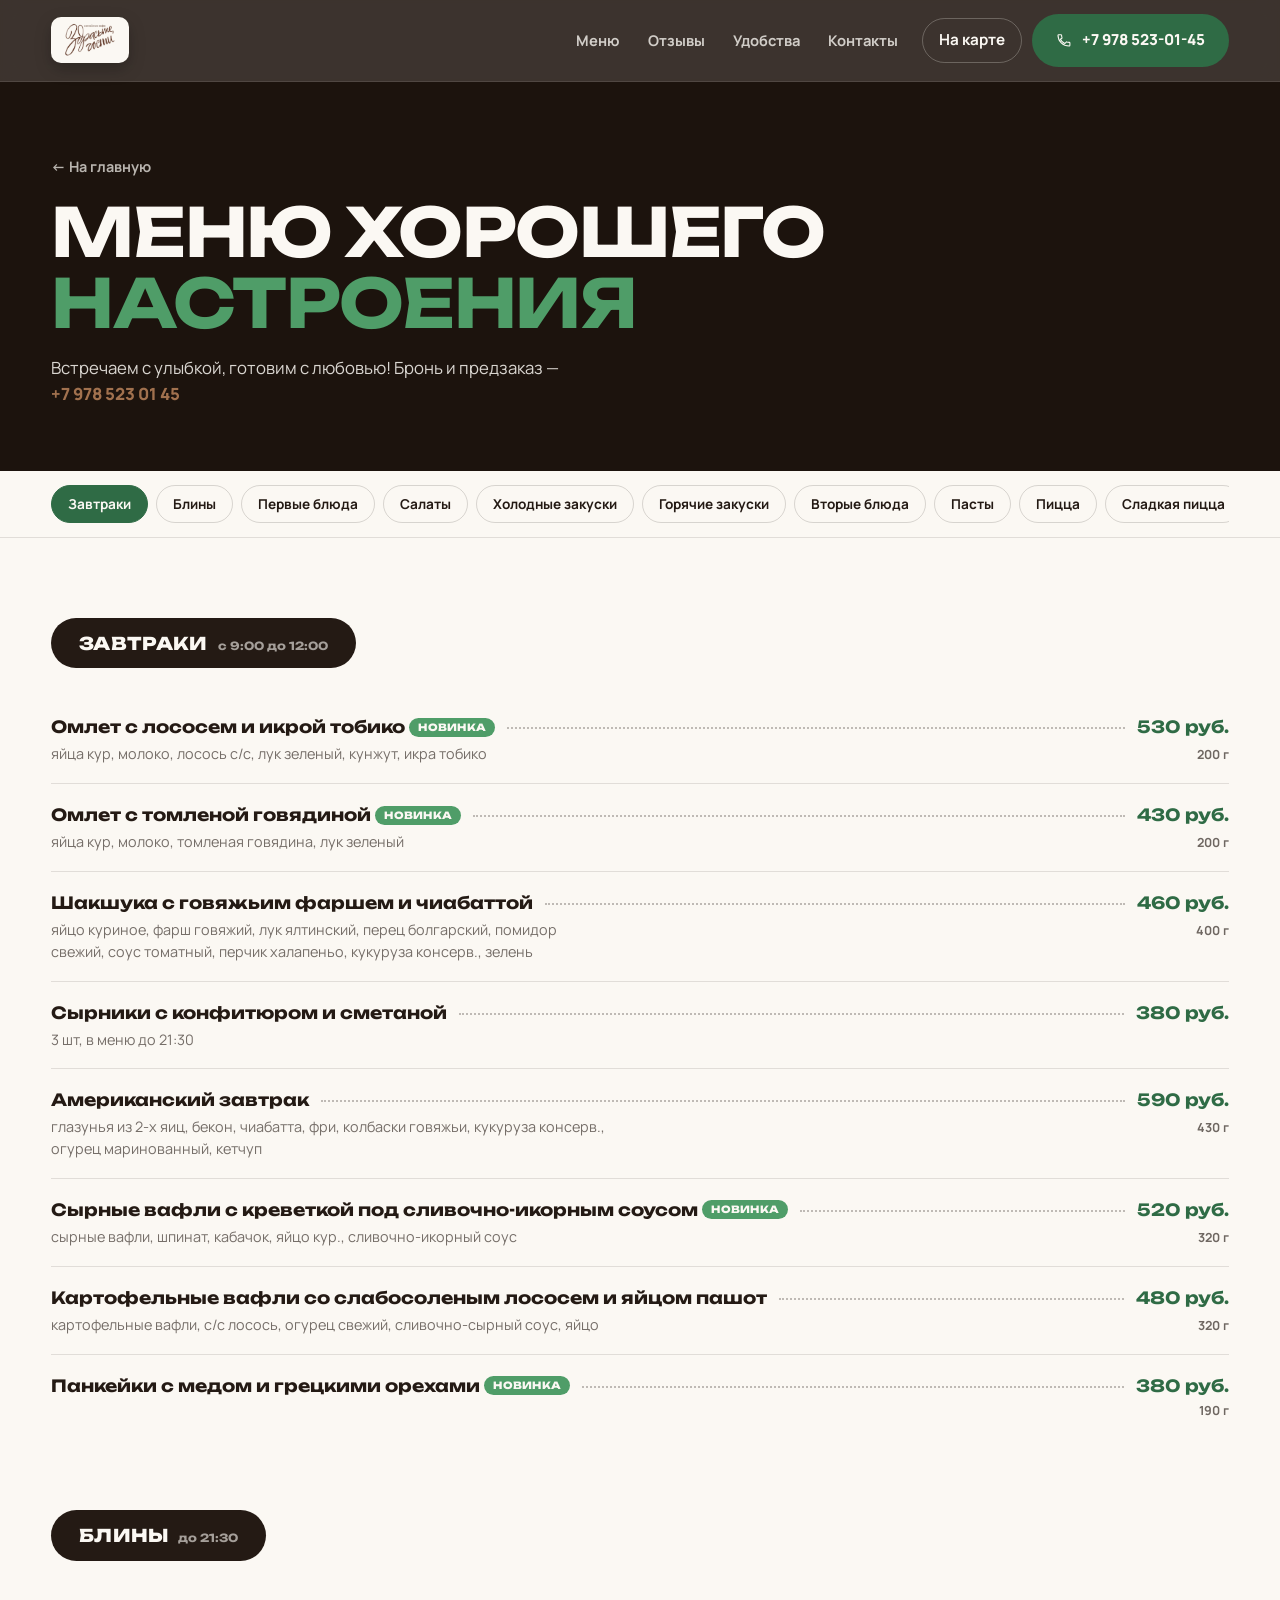
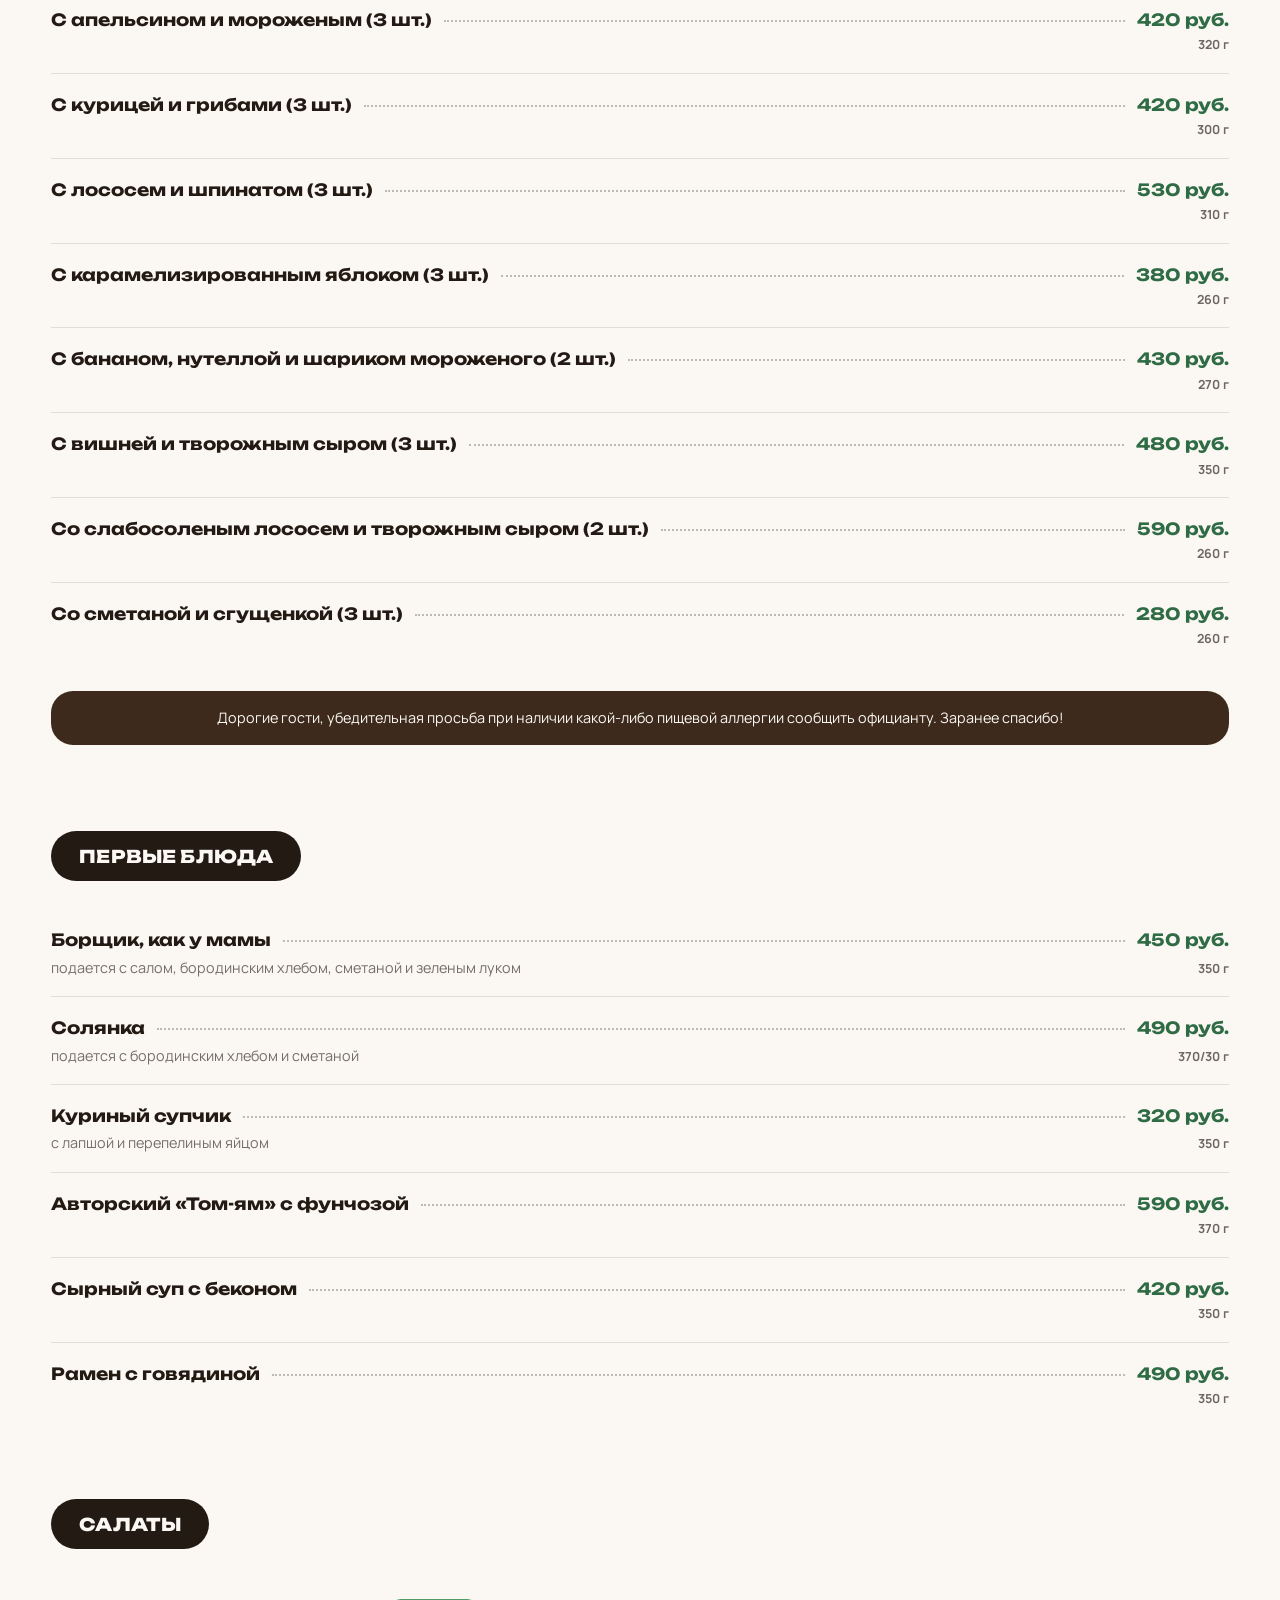
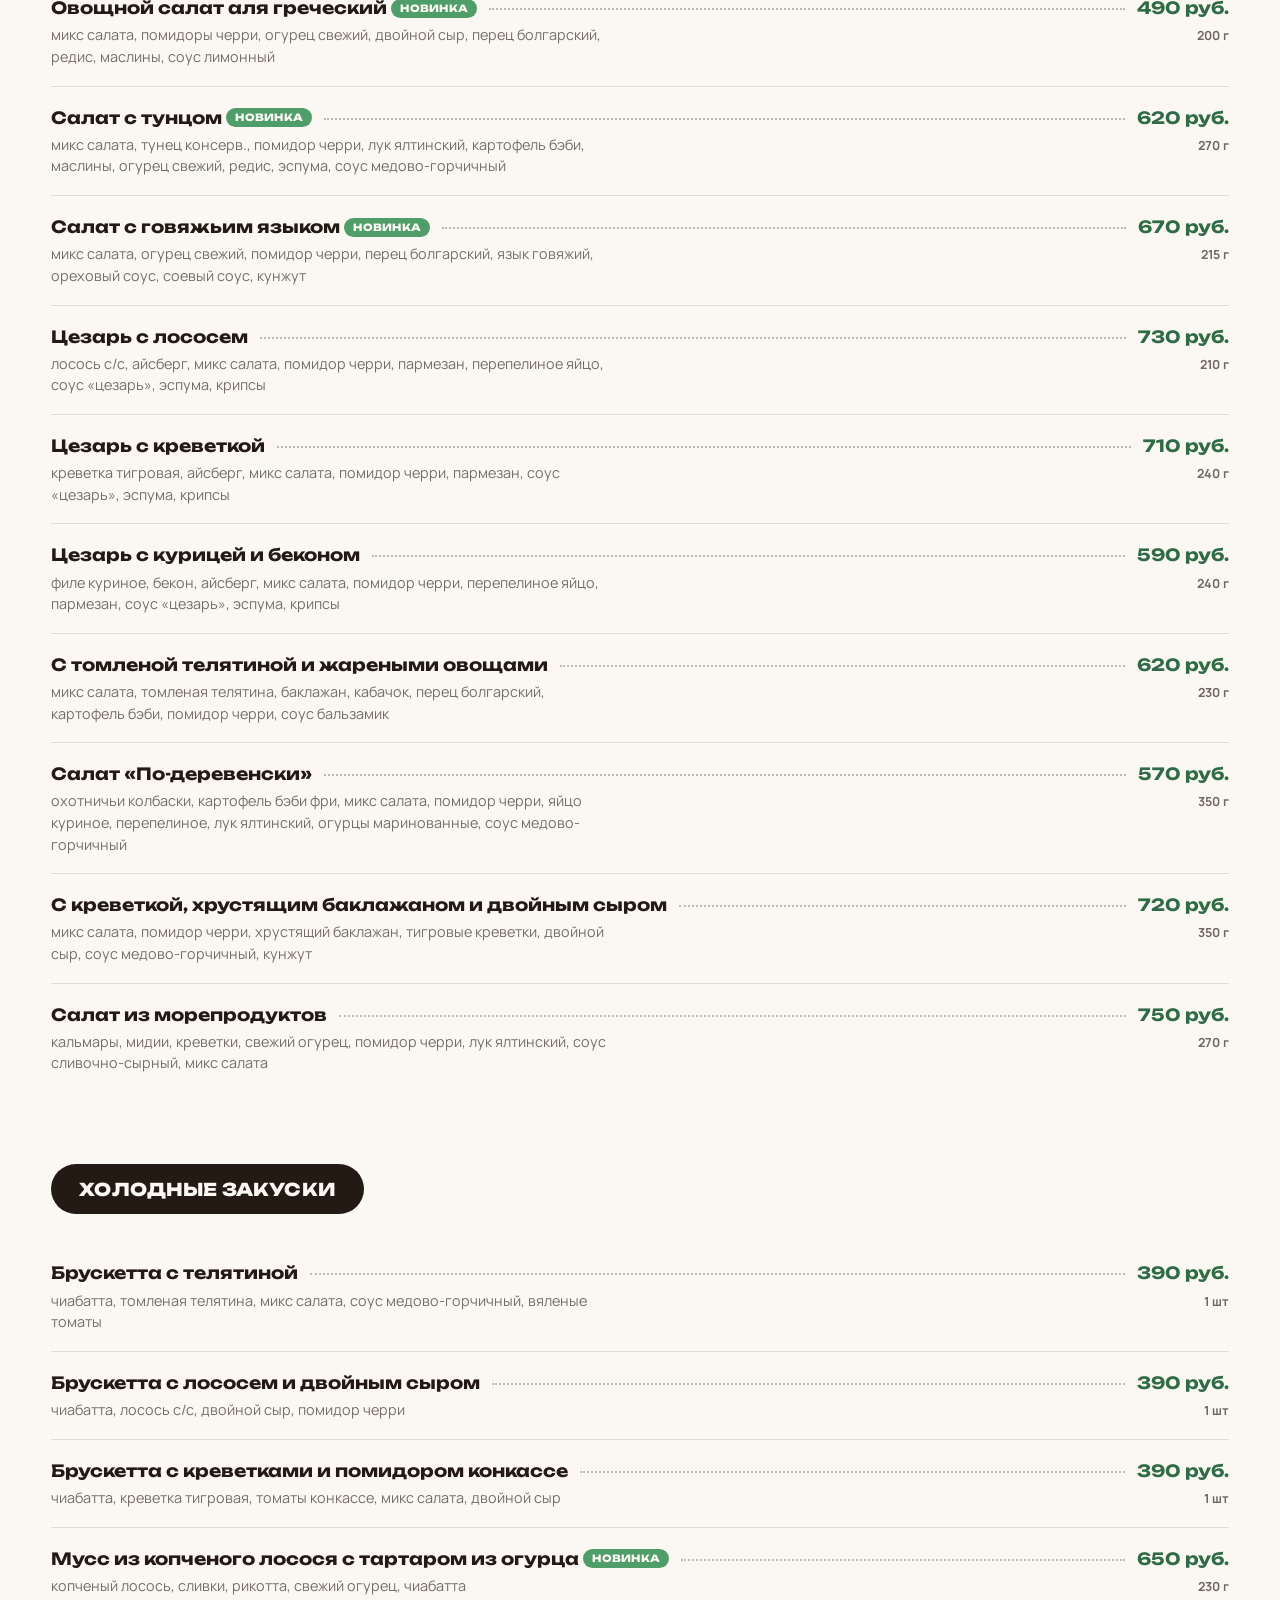
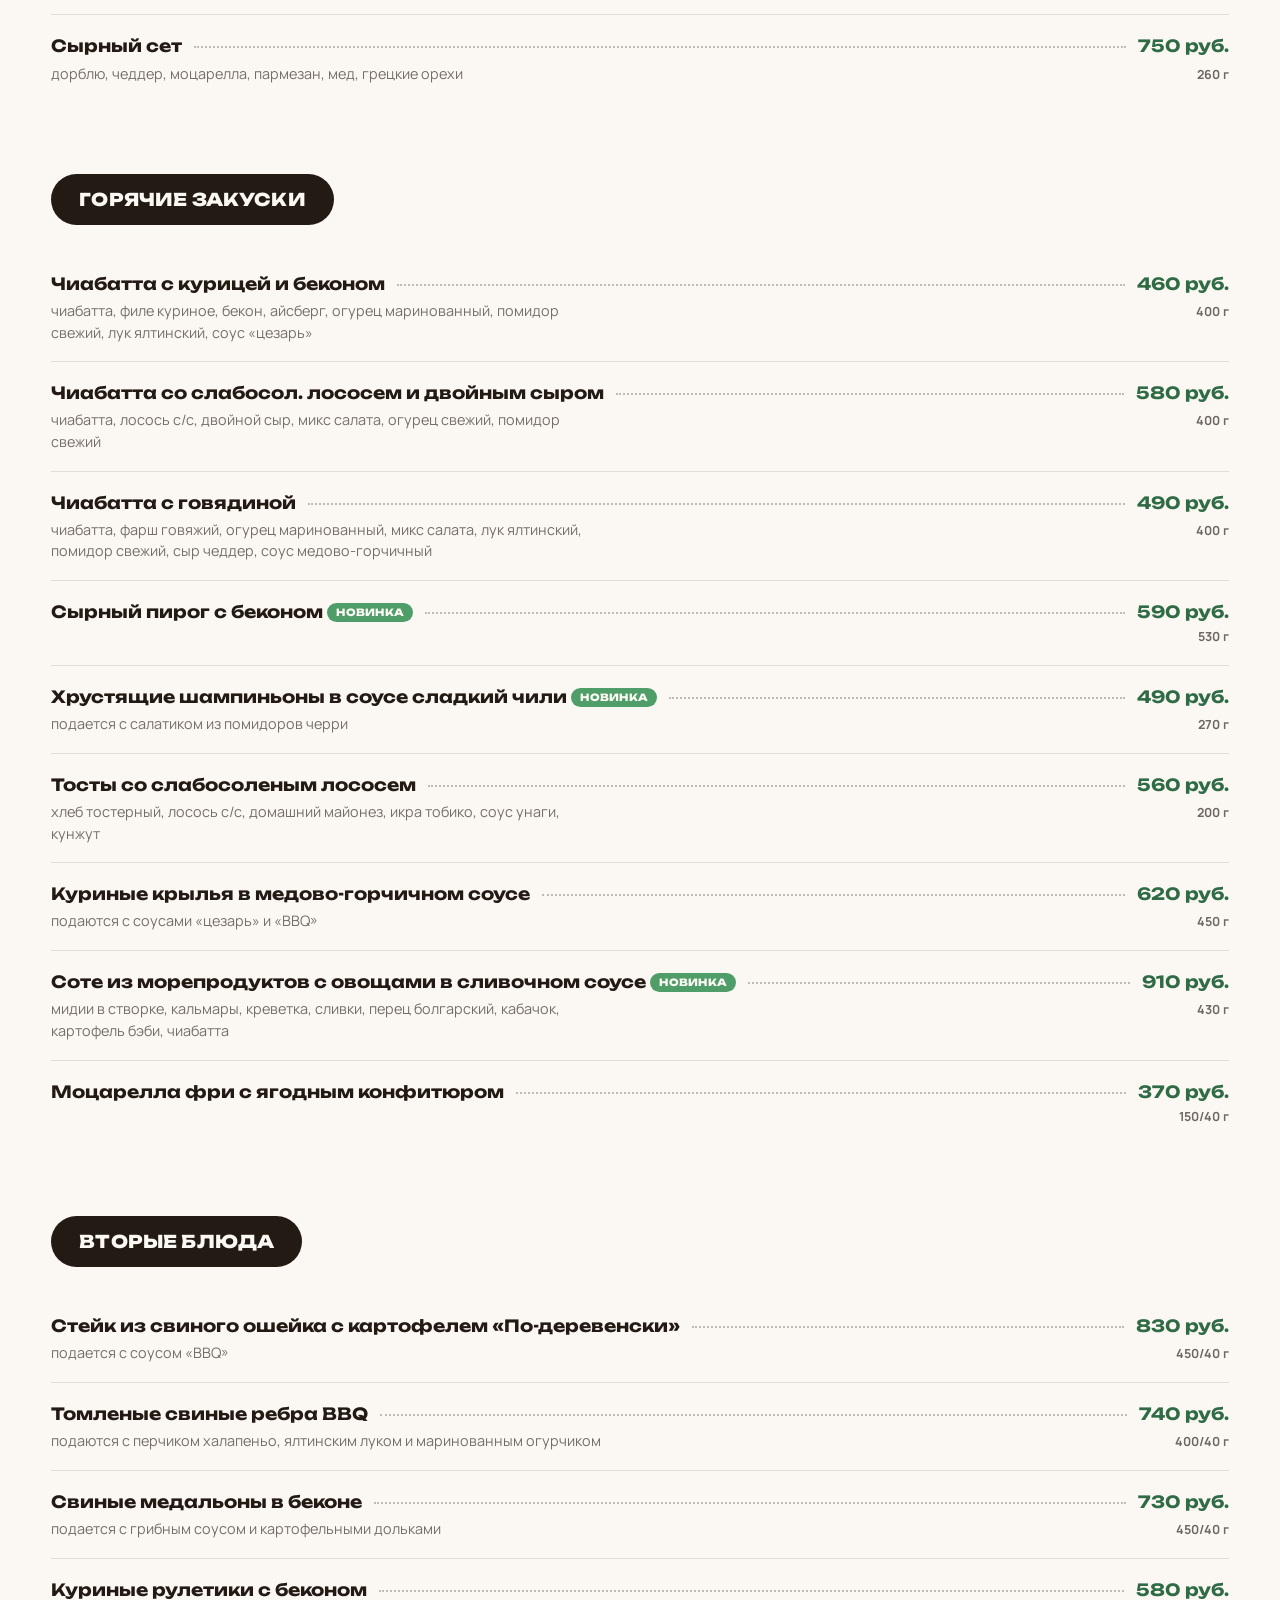
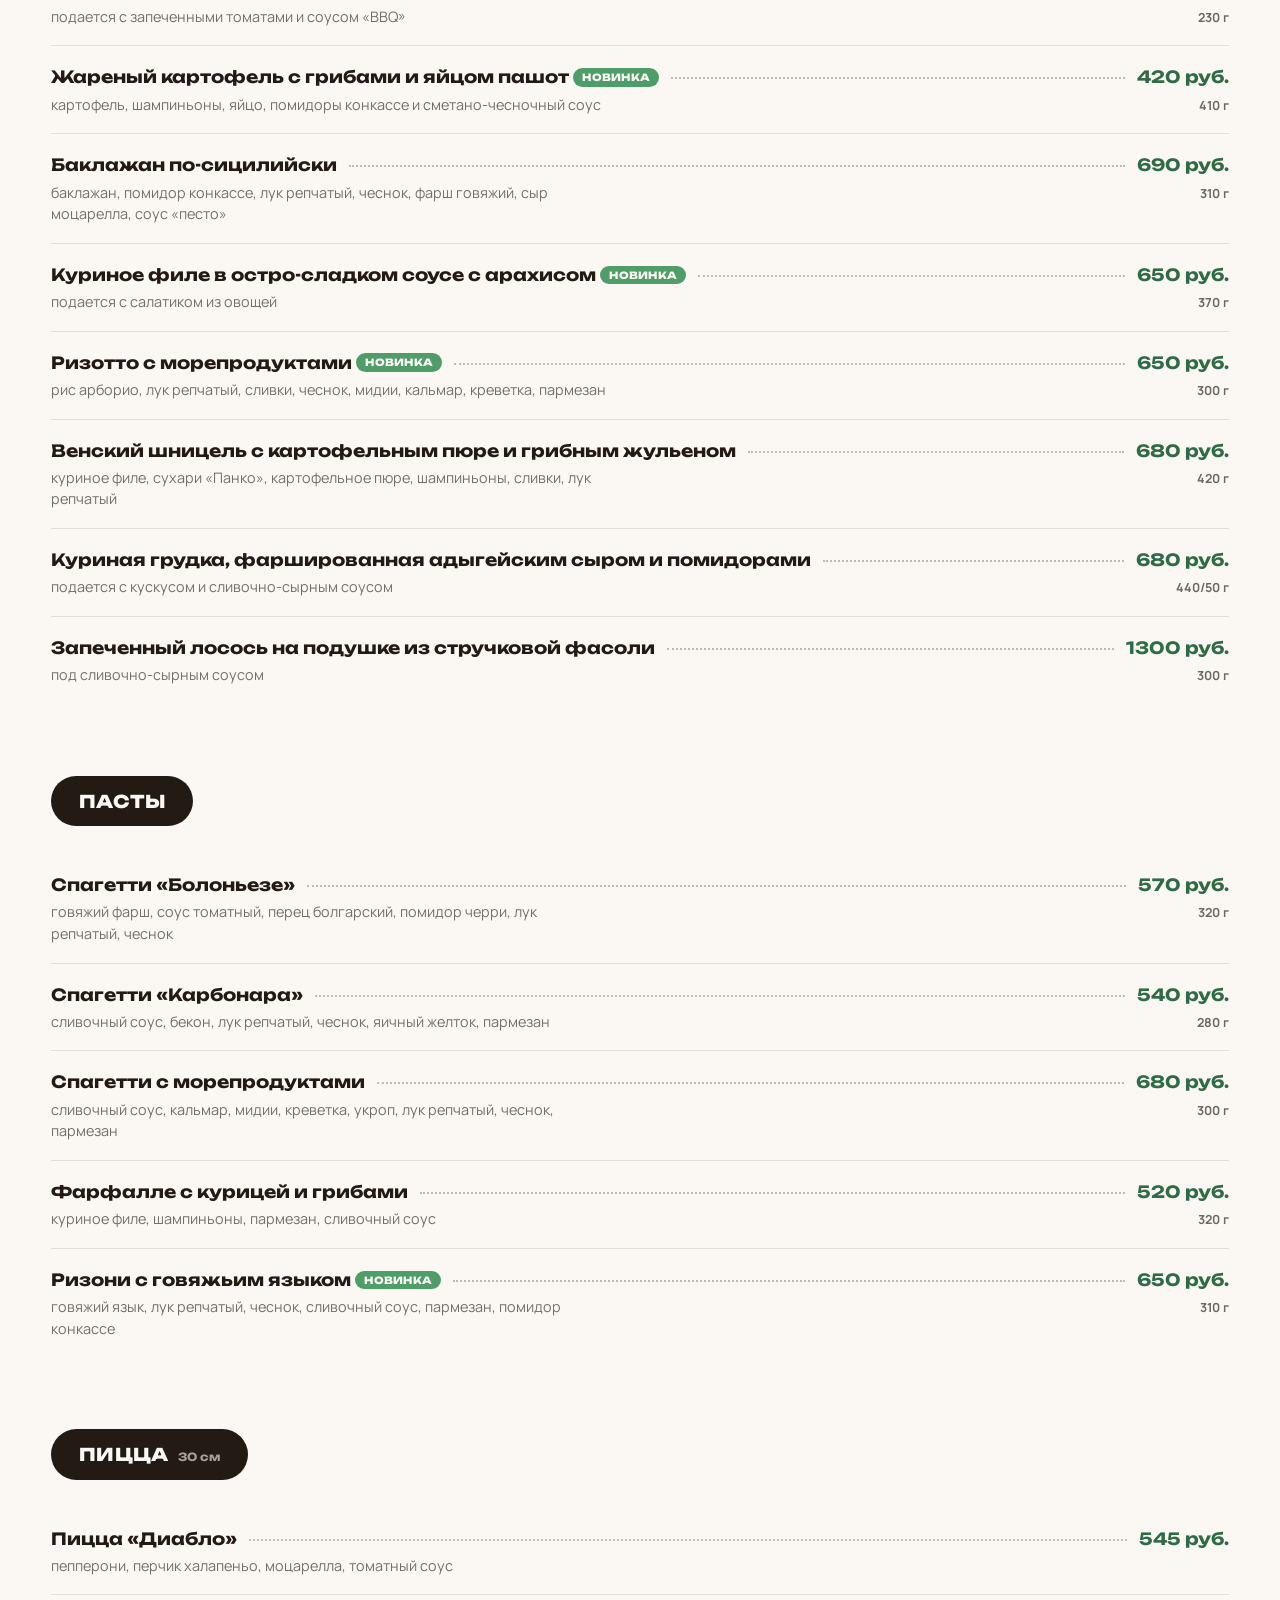
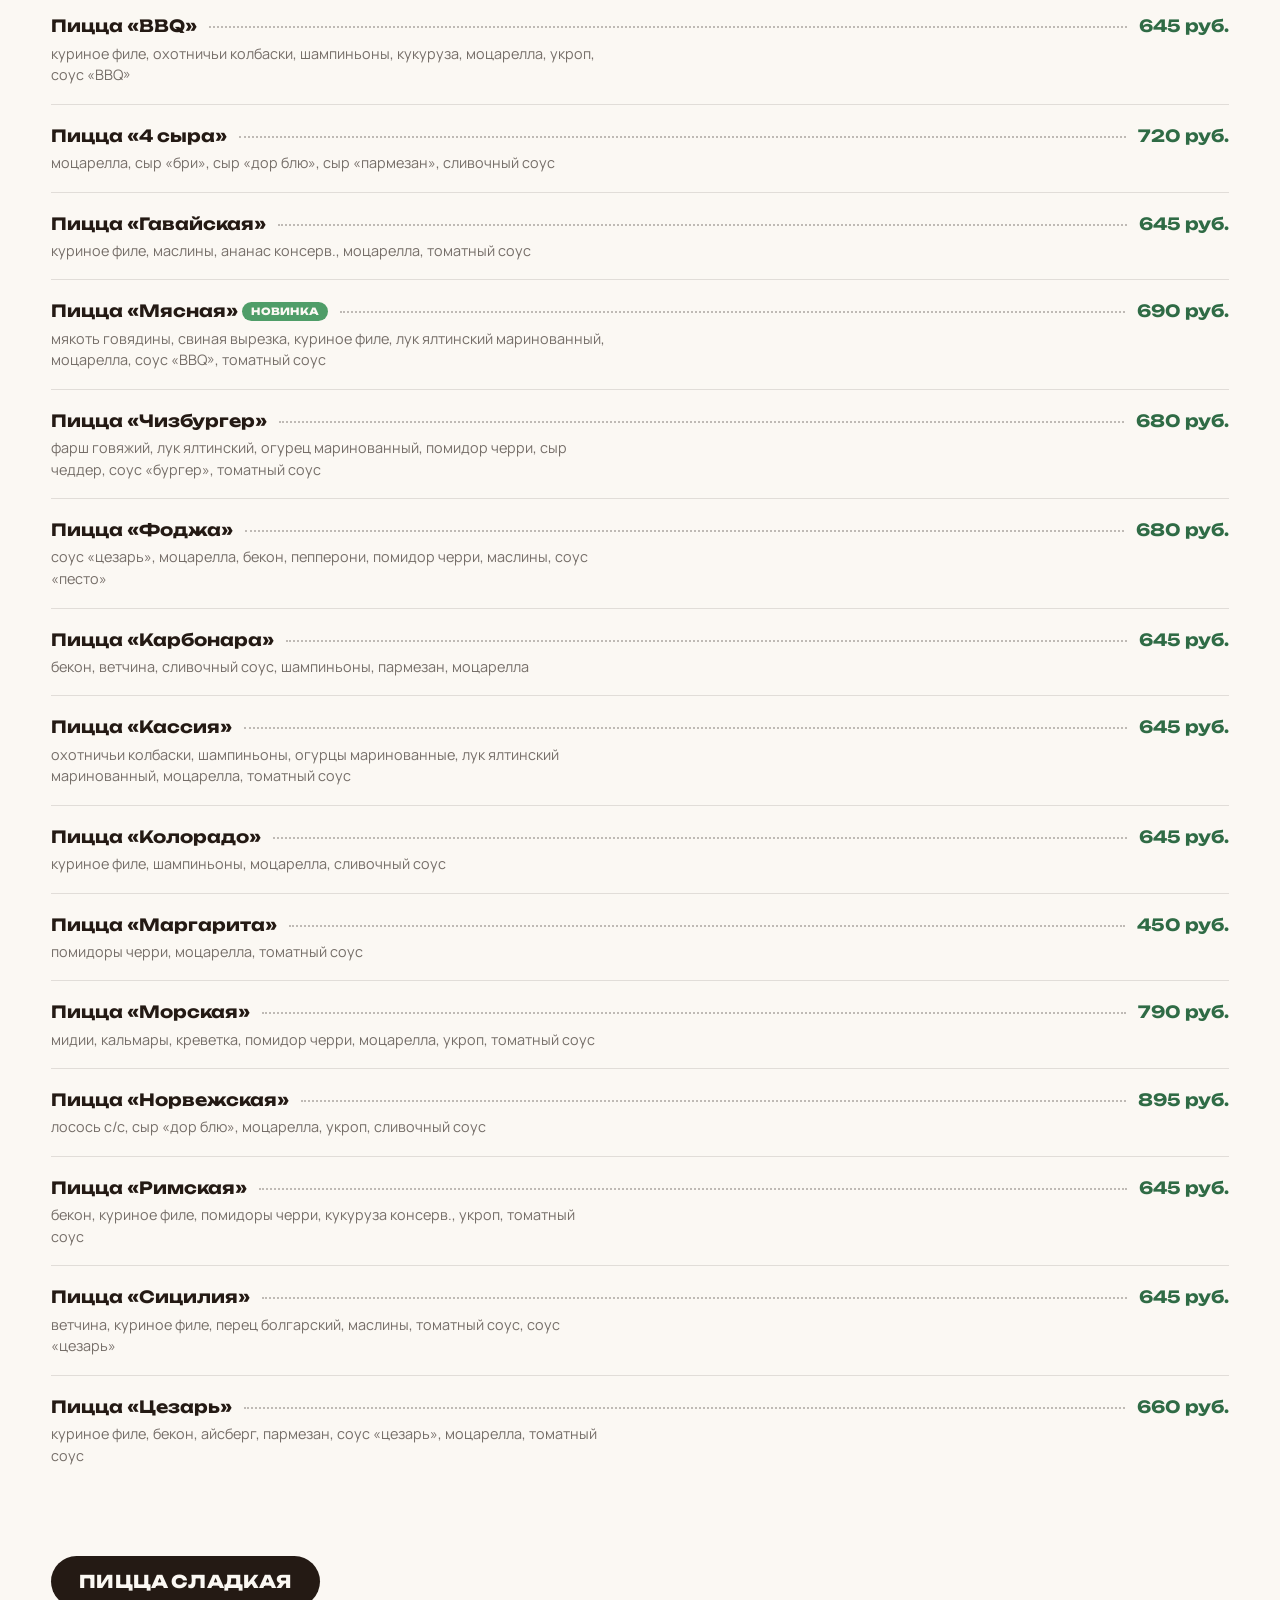
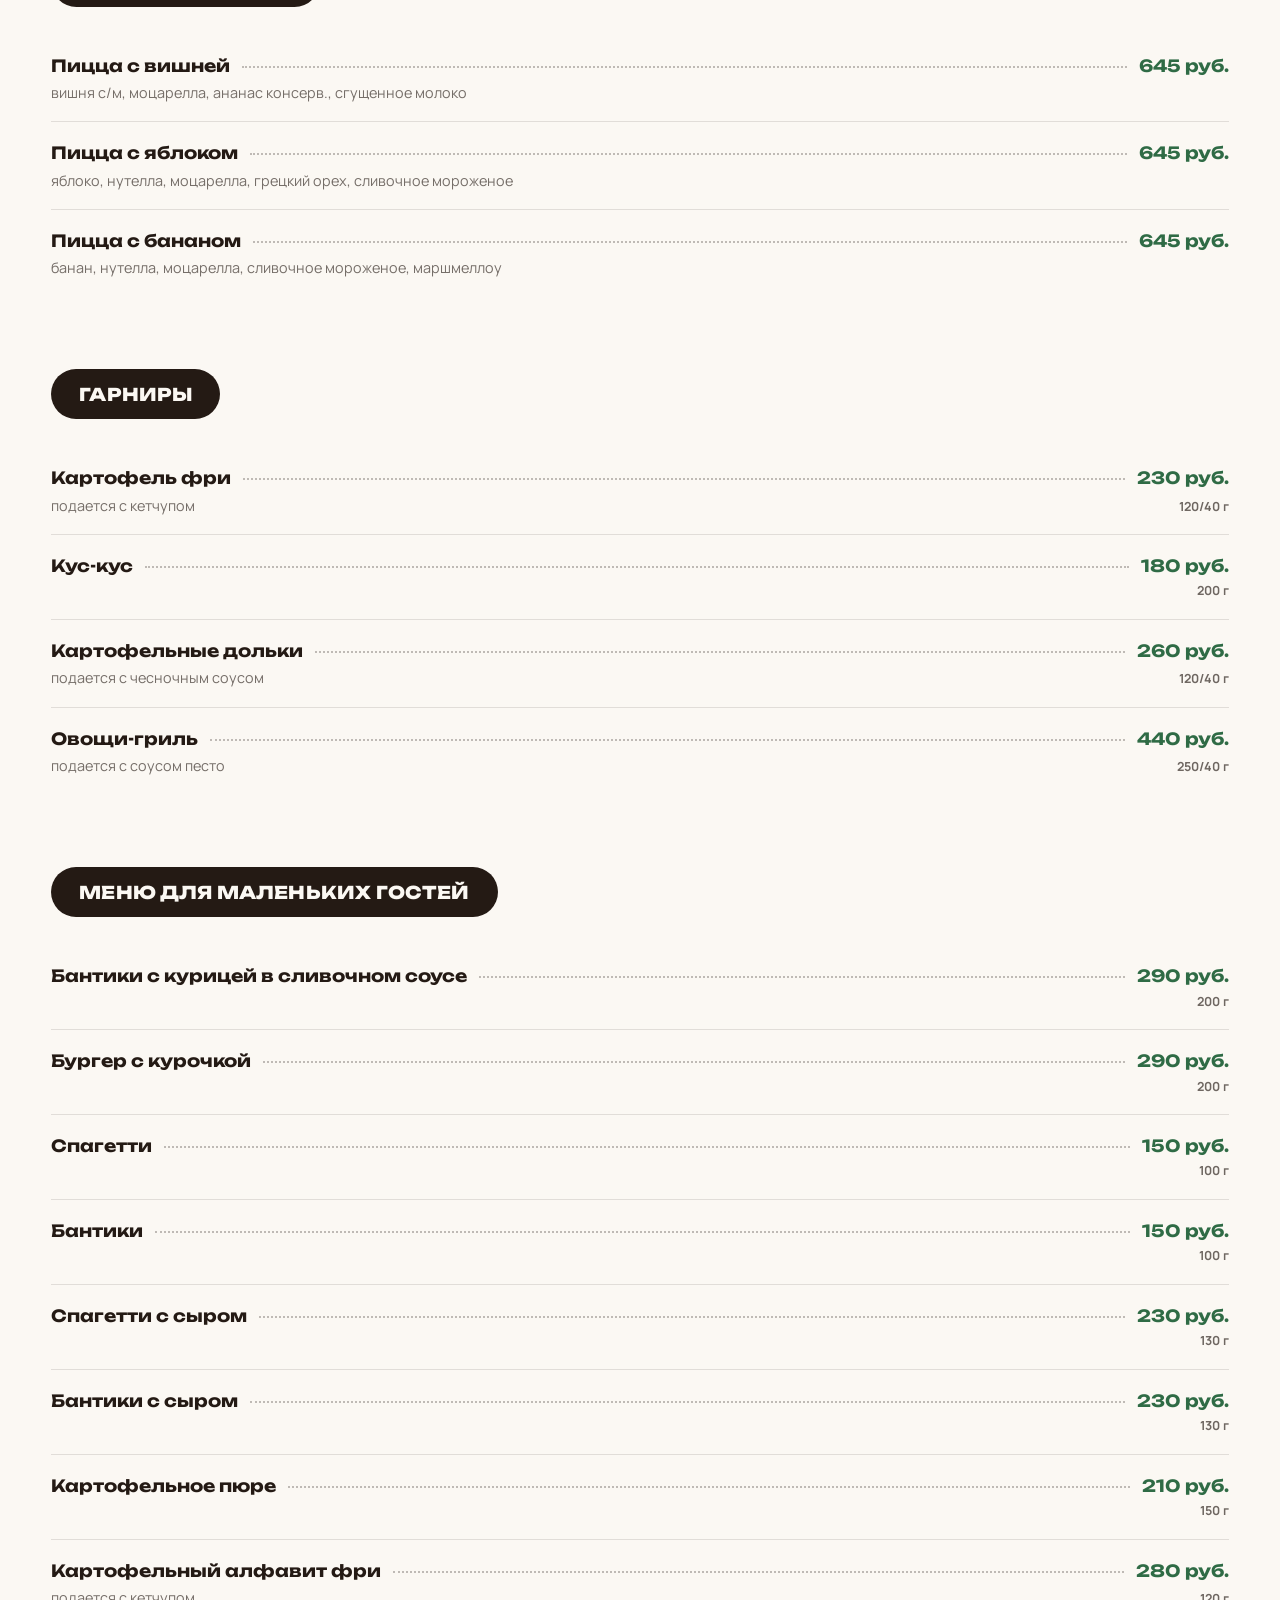
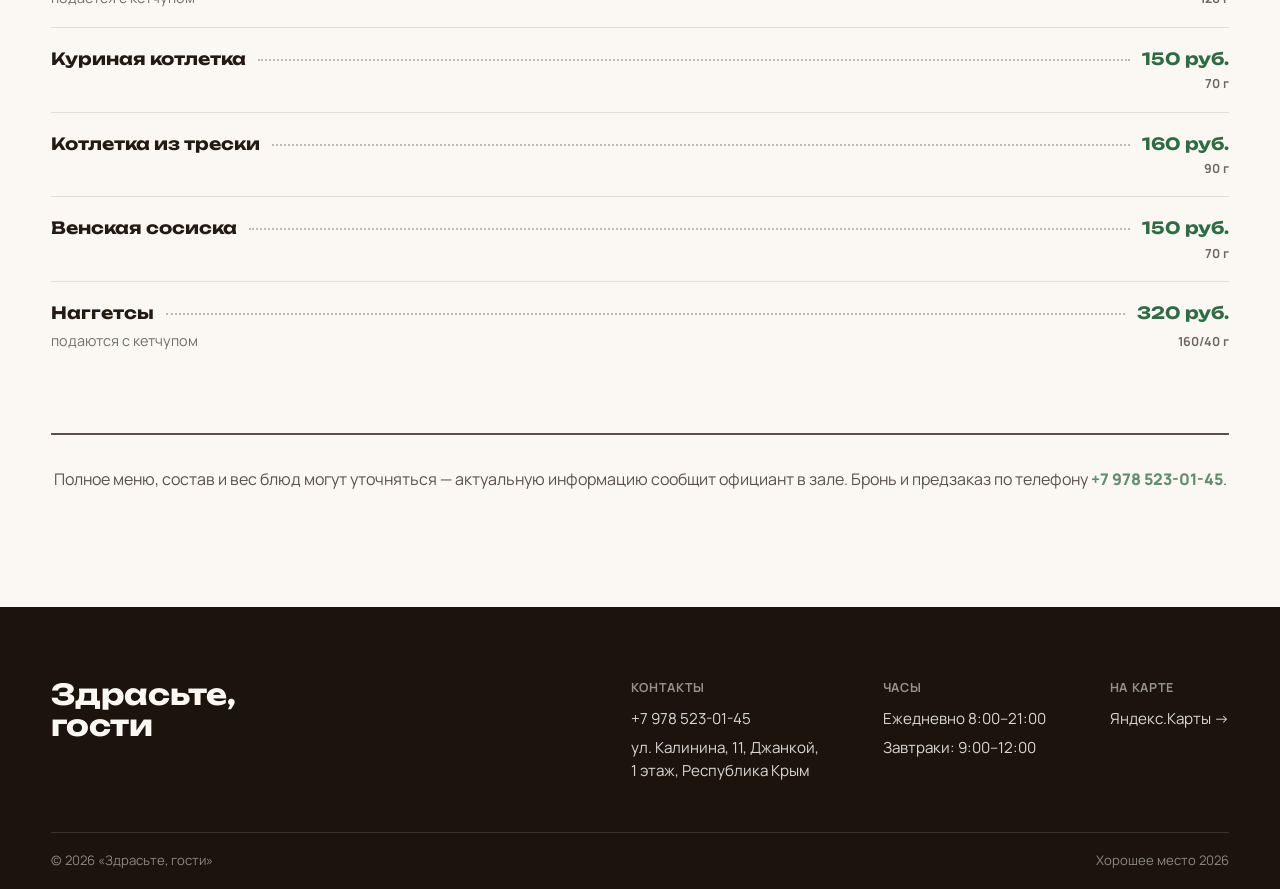
==== commit 0cd45cf3: "Переименовать папку assets в латиницу для надёжной загрузки на GitHub Pages Co-Authored-By: Claude S" ====
--- a/menu.html
+++ b/menu.html
@@ -5,7 +5,7 @@
 <meta name="viewport" content="width=device-width, initial-scale=1.0">
 <meta name="description" content="Полное меню кафе «Здрасьте, гости» в Джанкое: завтраки, блины, супы, салаты, закуски, вторые блюда, пасты, пицца, гарниры и детское меню с ценами.">
 <title>Меню — «Здрасьте, гости»</title>
-<link rel="icon" type="image/png" href="разработка 1/favicon.png">
+<link rel="icon" type="image/png" href="assets/favicon.png">
 <link rel="preconnect" href="https://fonts.googleapis.com">
 <link rel="preconnect" href="https://fonts.gstatic.com" crossorigin>
 <link href="https://fonts.googleapis.com/css2?family=Unbounded:wght@500;700;900&family=Manrope:wght@400;500;600;700;800&display=swap" rel="stylesheet">
@@ -19,7 +19,7 @@
 <header class="site-header" id="top">
   <div class="wrap header-row">
     <a class="logo" href="index.html#top" aria-label="Здрасьте, гости — на главную">
-      <img class="logo-img" src="разработка 1/logo.png" alt="Здрасьте, гости — семейное кафе">
+      <img class="logo-img" src="assets/logo.png" alt="Здрасьте, гости — семейное кафе">
     </a>
     <nav class="main-nav" id="mainNav" aria-label="Основная навигация">
       <a href="menu.html" aria-current="page">Меню</a>
--- a/style.css
+++ b/style.css
@@ -201,7 +201,7 @@
   position: relative;
   background:
     radial-gradient(120% 100% at 18% -10%, rgba(47,107,69,0.88) 0%, rgba(47,107,69,0.88) 38%, rgba(61,42,28,0.92) 75%, rgba(28,19,13,0.96) 100%),
-    url("разработка 1/hero-cafe.png");
+    url("assets/hero-cafe.png");
   background-size: cover, cover;
   background-position: center, center;
   background-repeat: no-repeat, no-repeat;
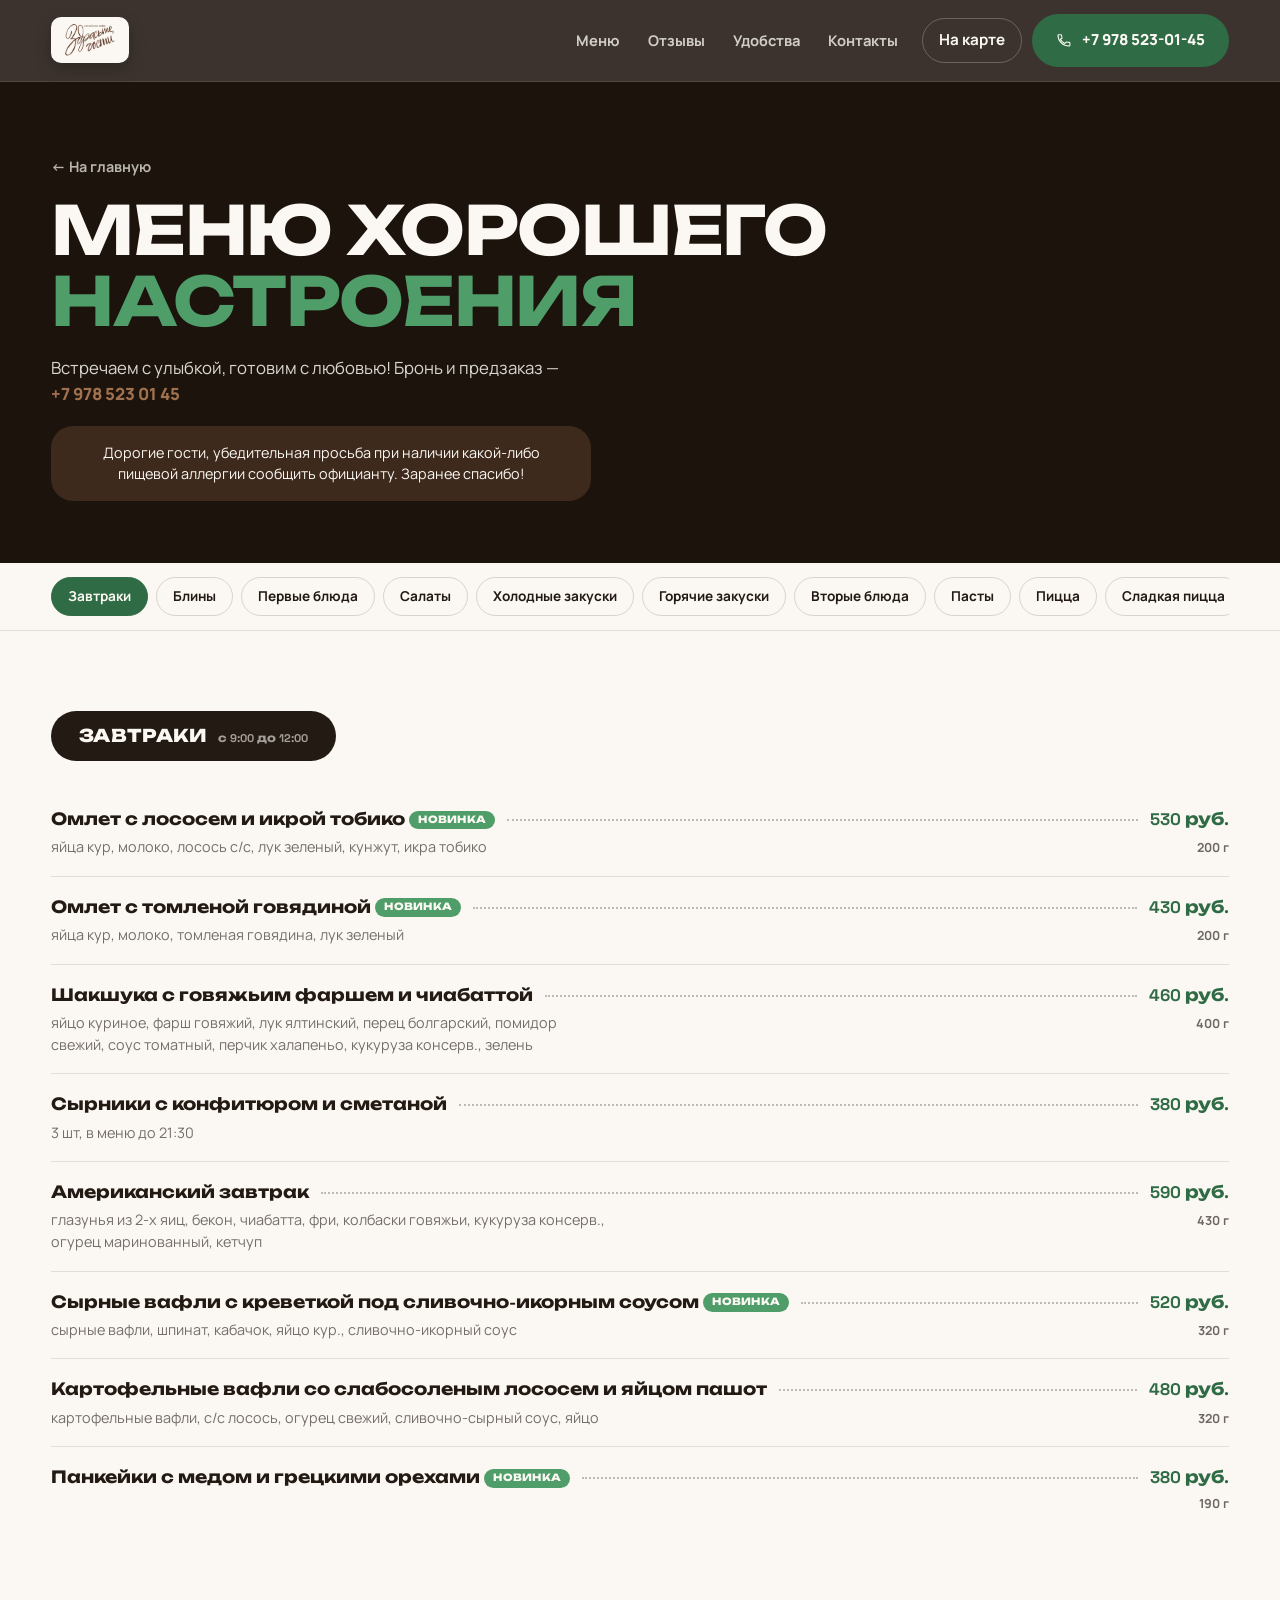
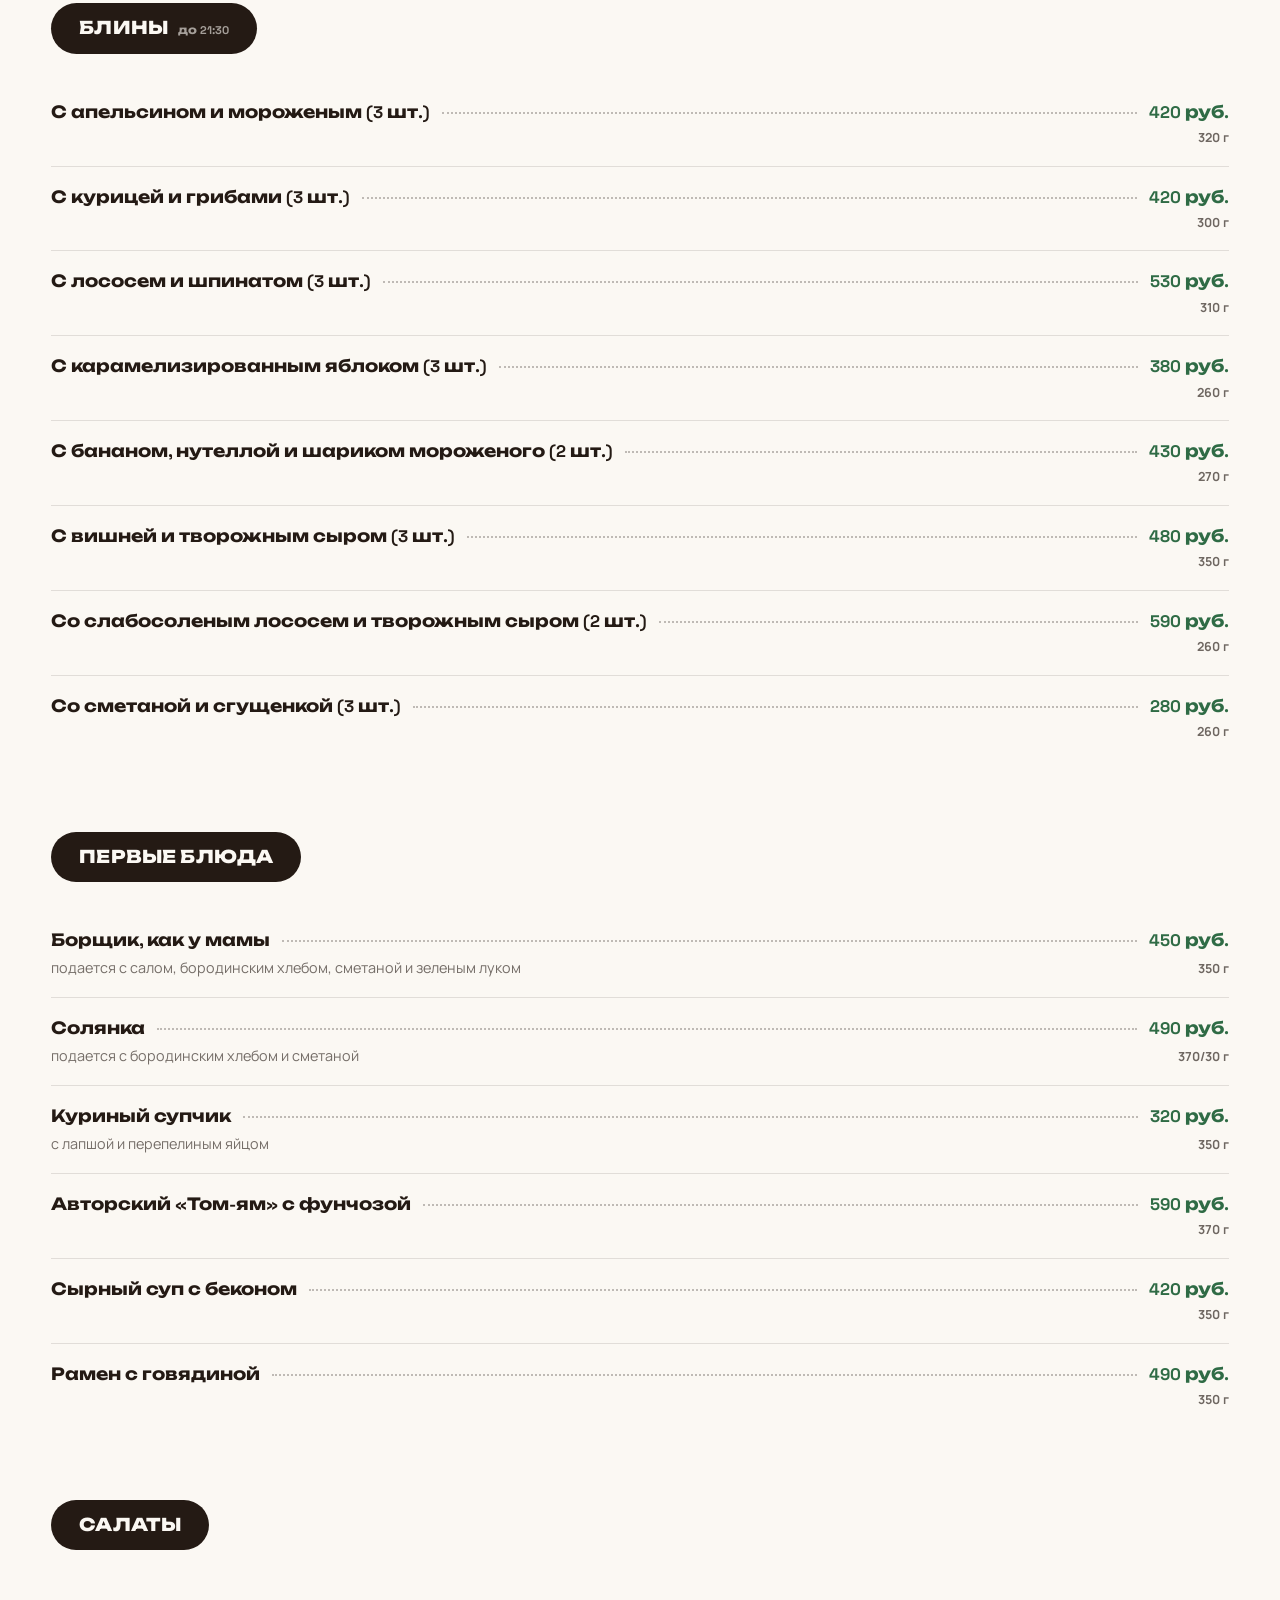
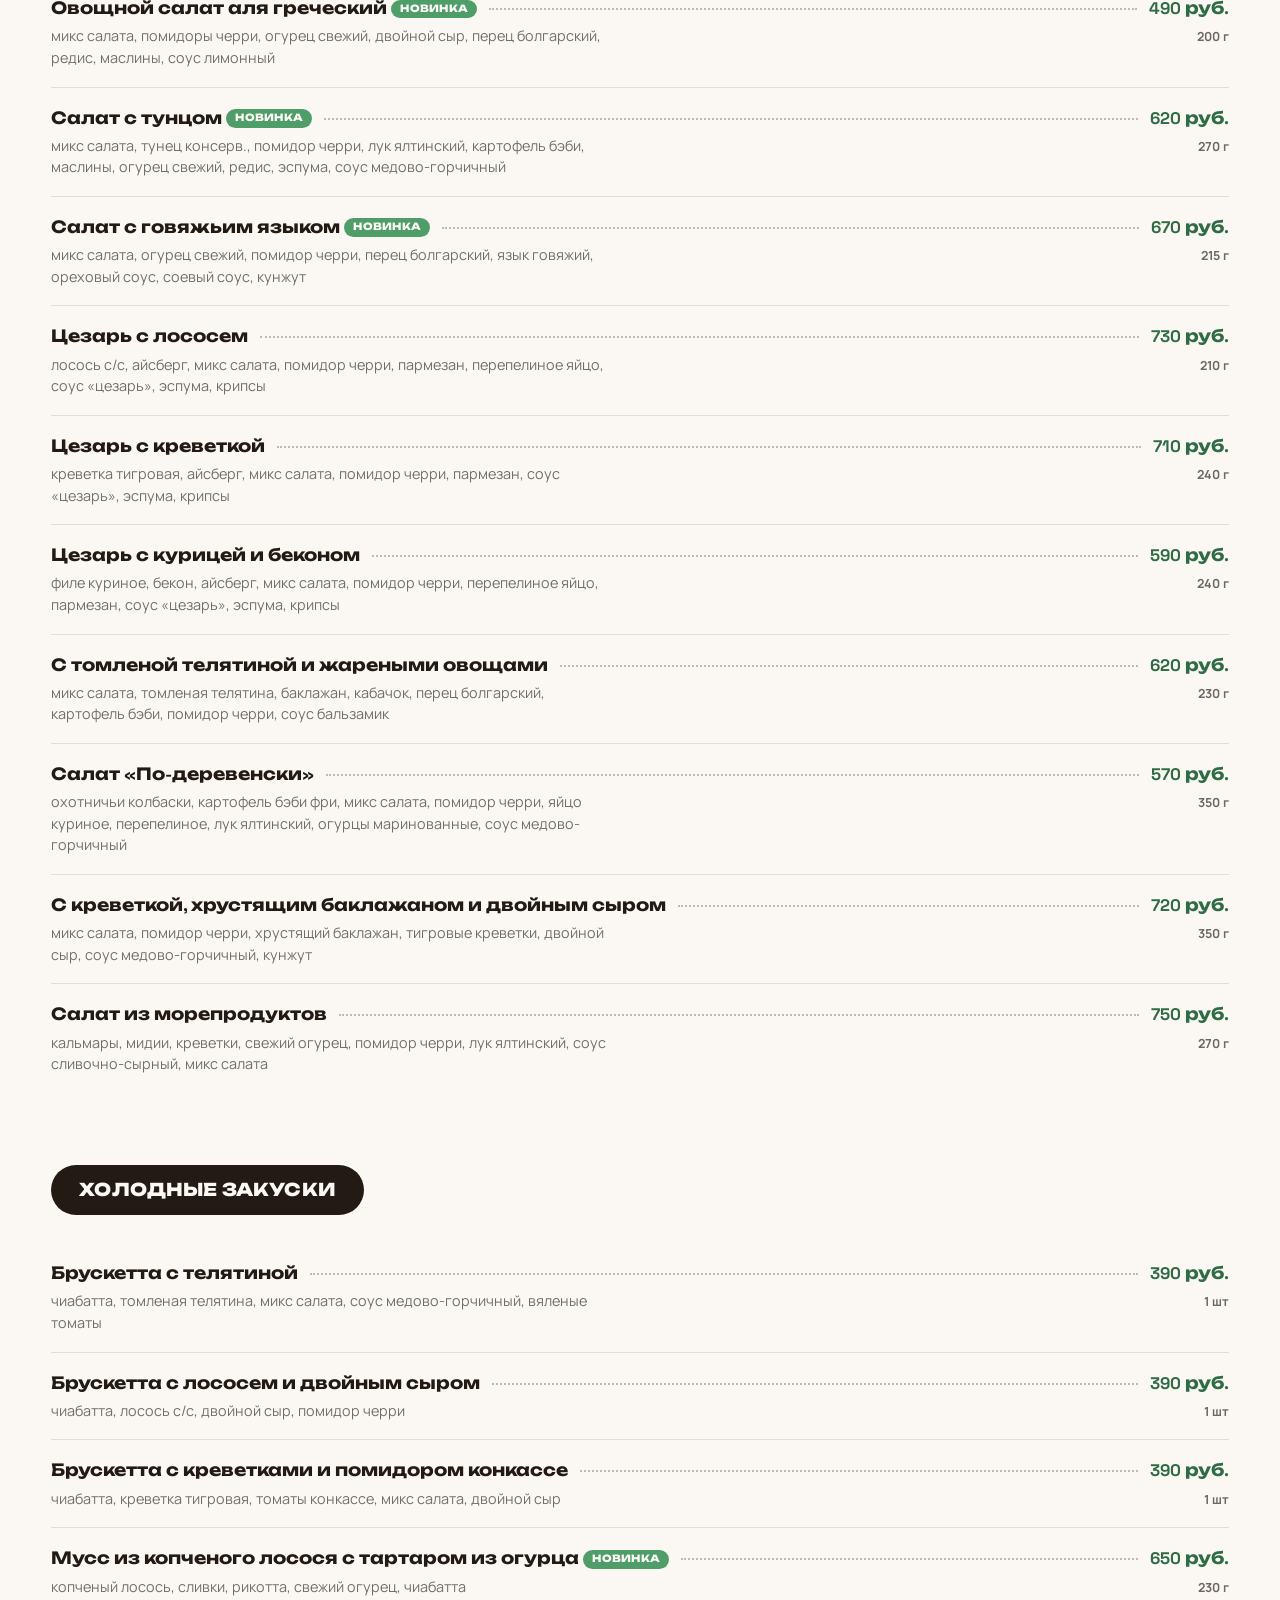
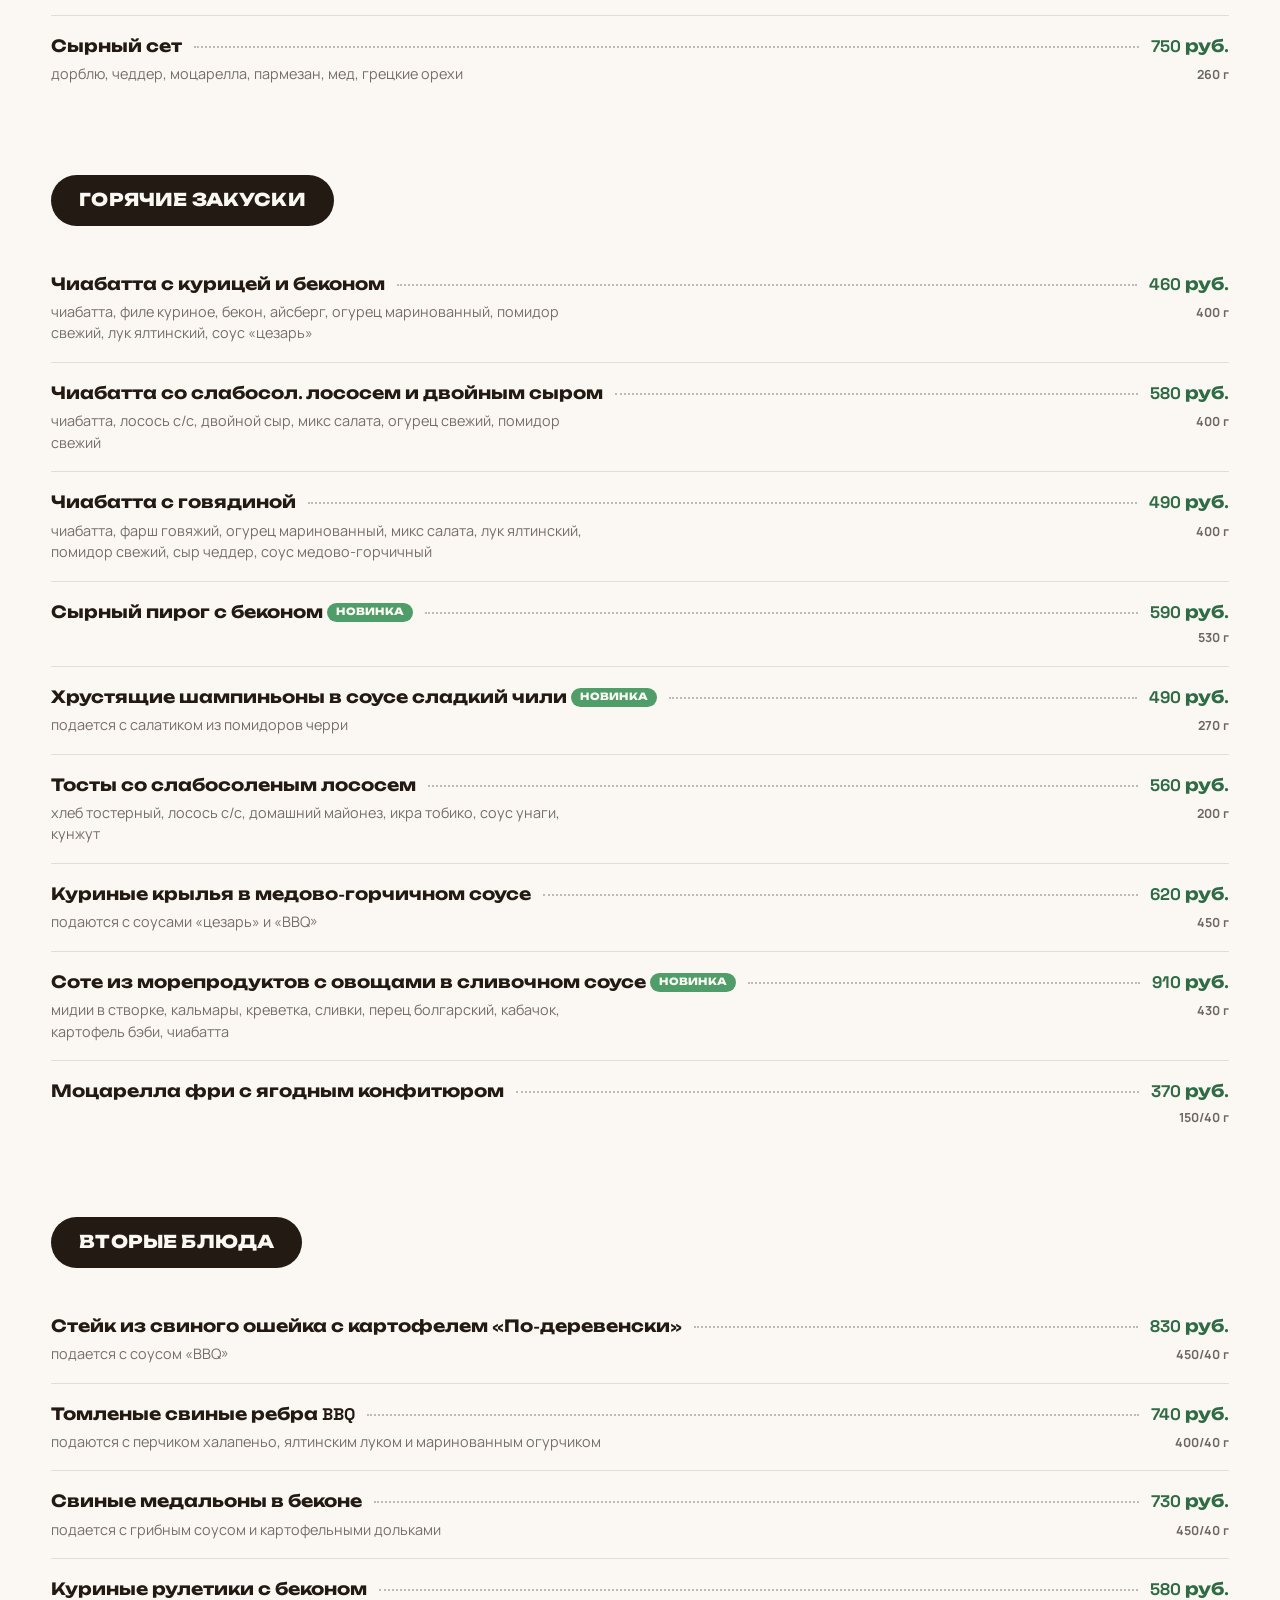
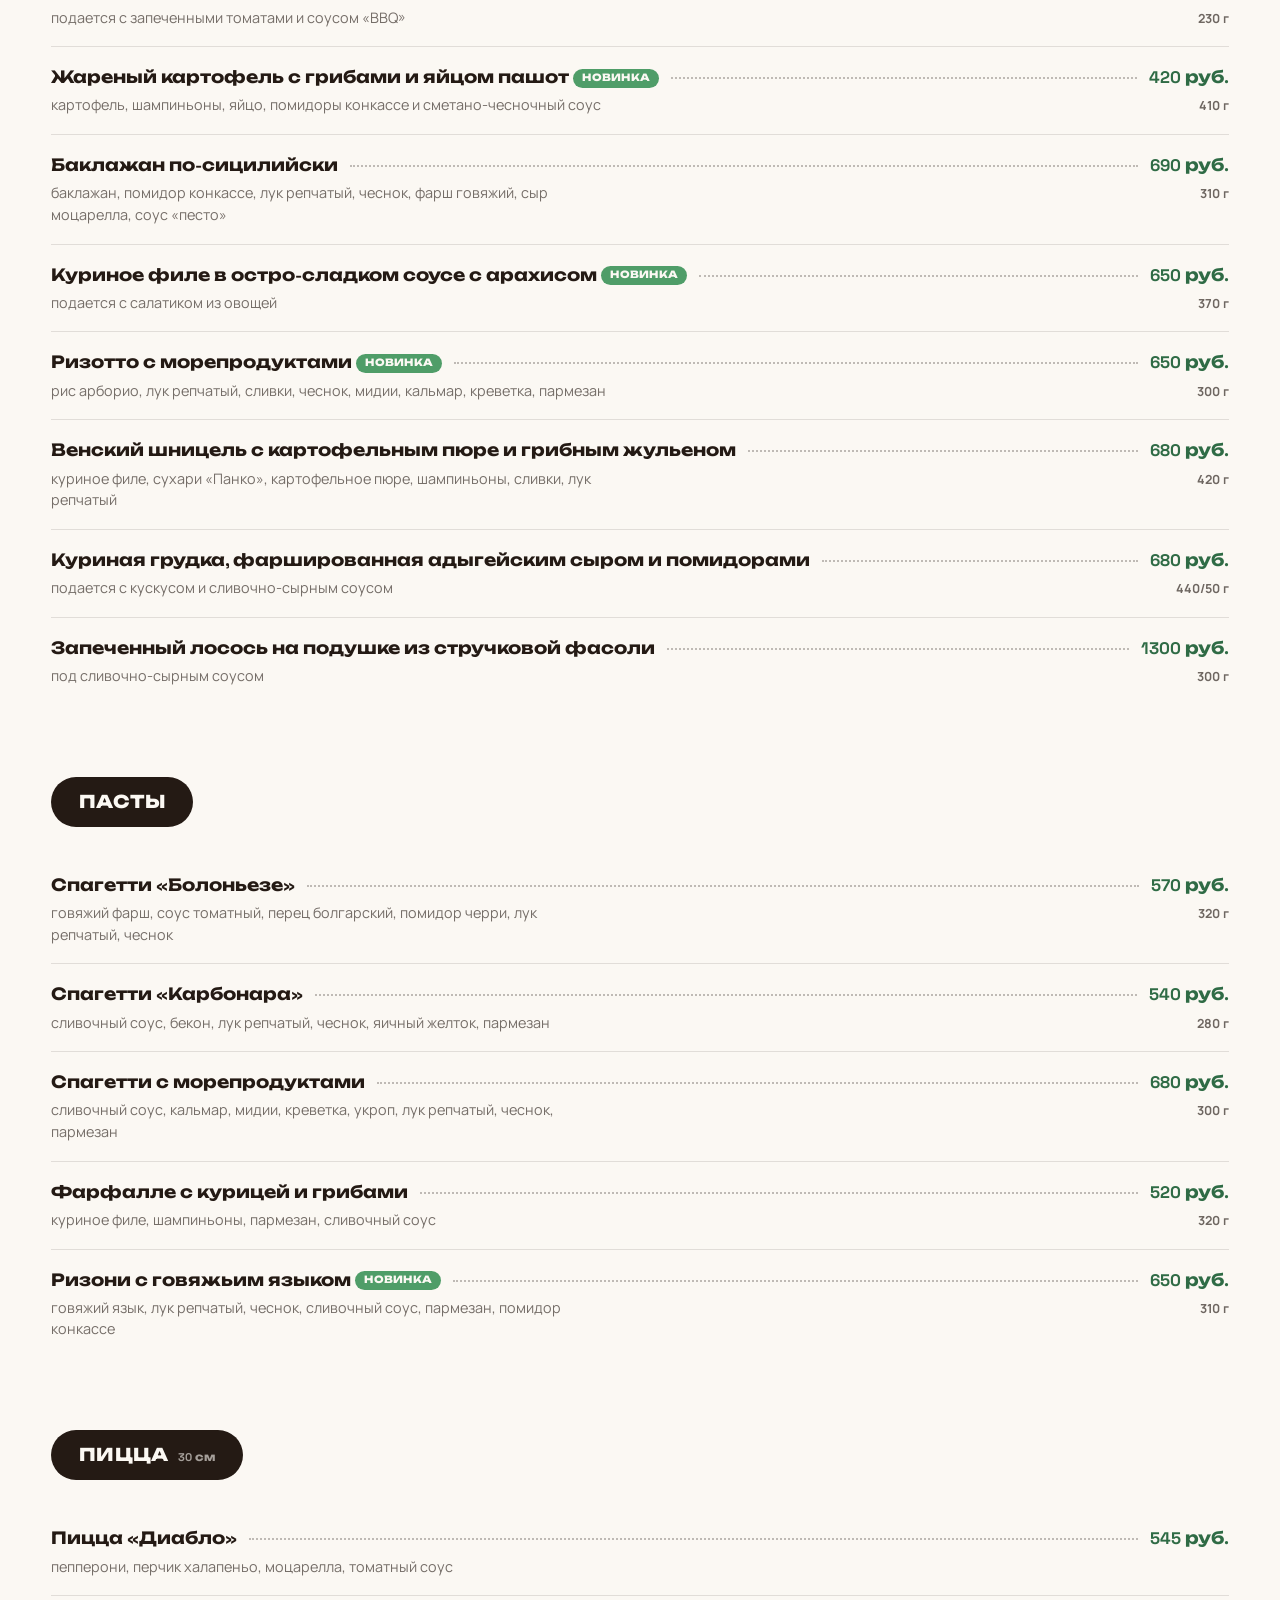
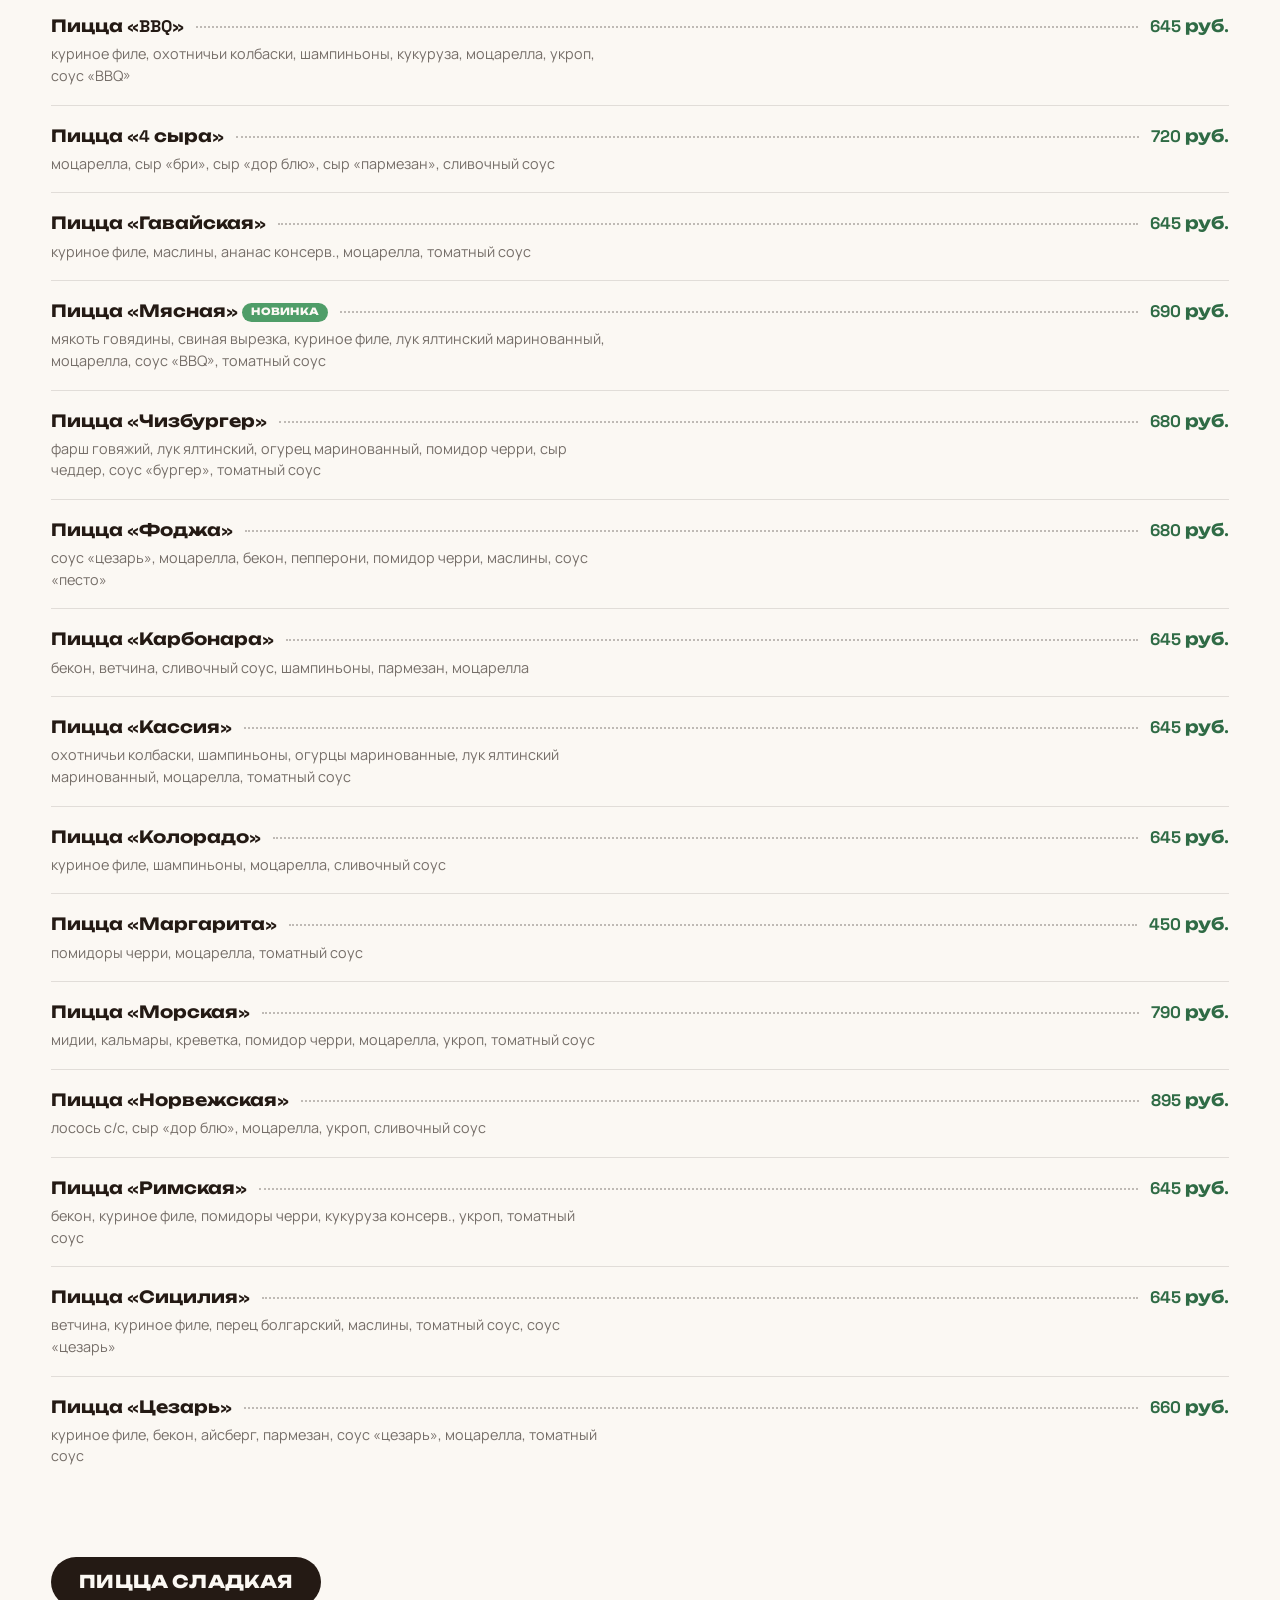
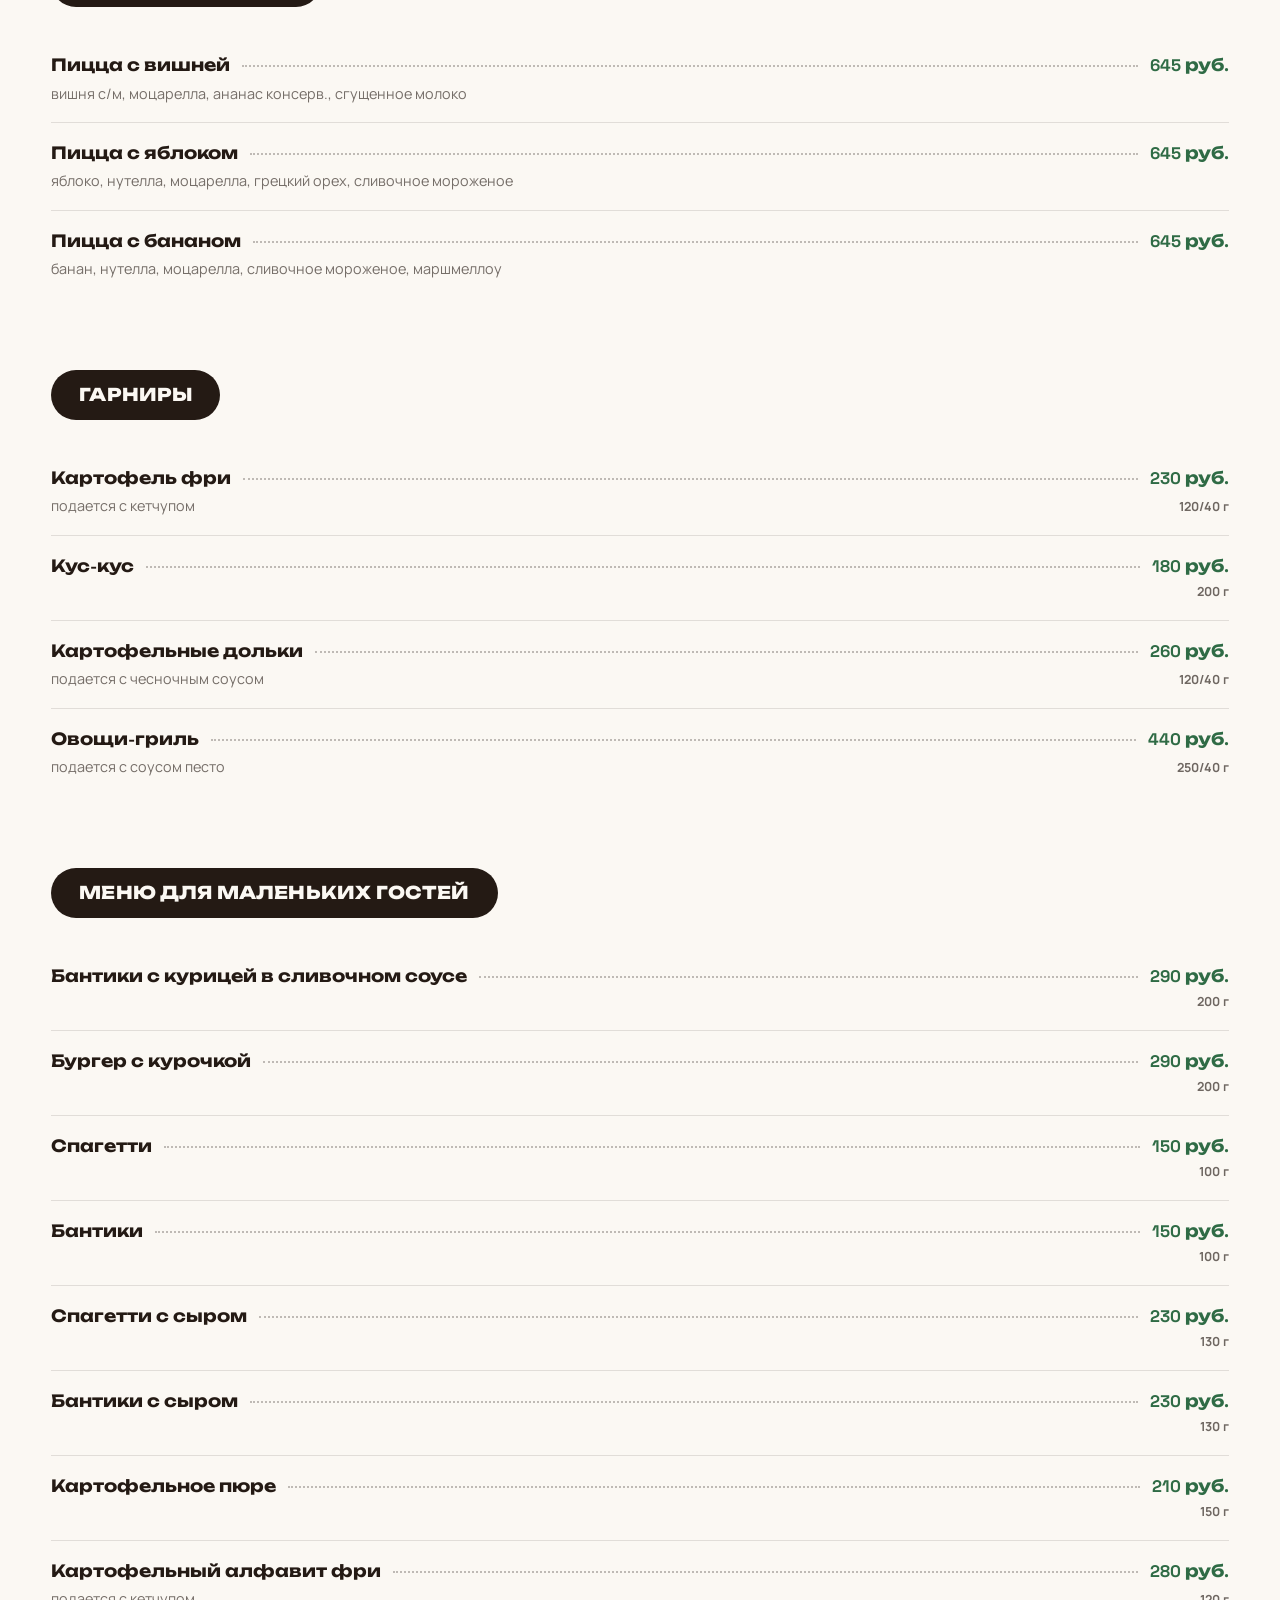
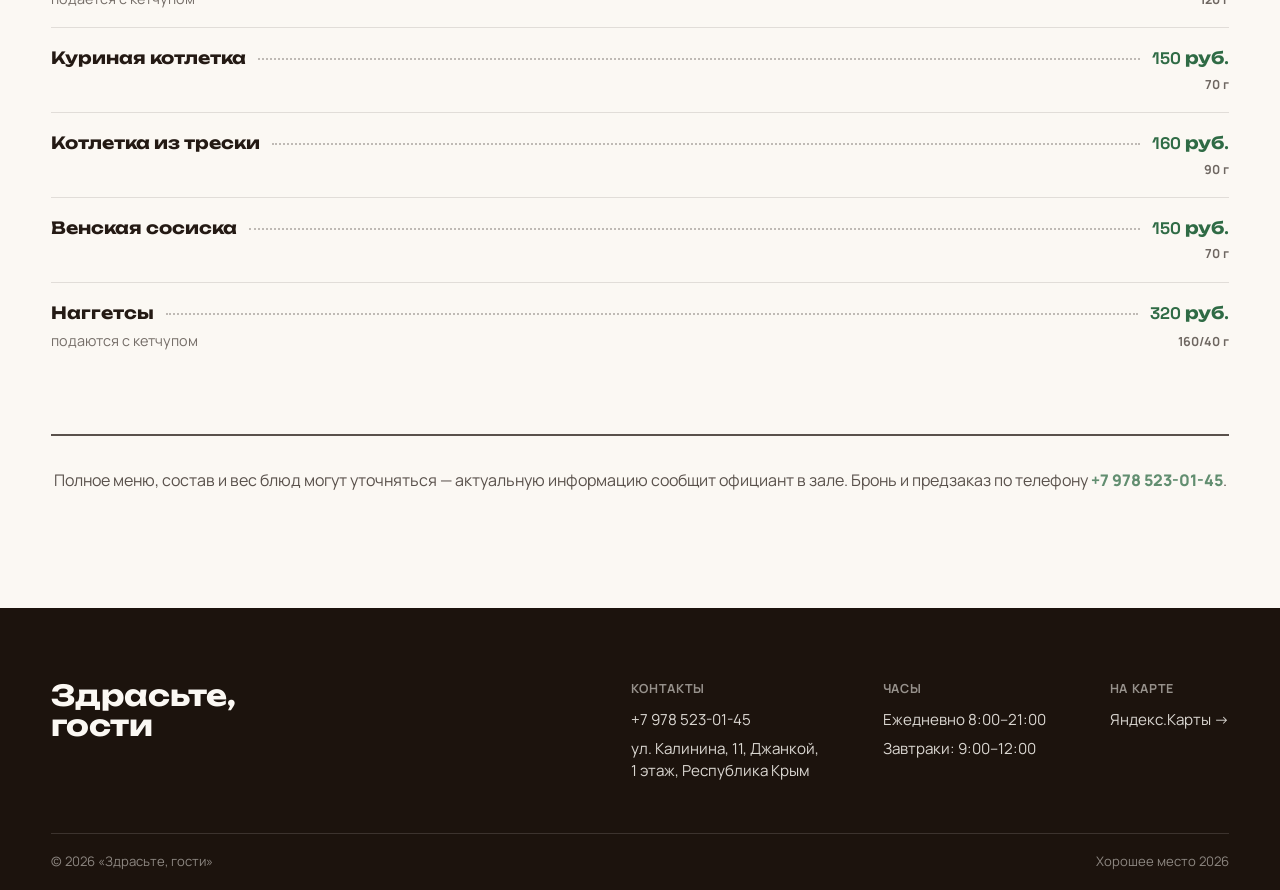
==== commit d173810f: "Обновить награду, плашку меню и шрифт - Текст про награду: второй сезон подряд, две награды от Яндек" ====
--- a/menu.html
+++ b/menu.html
@@ -8,7 +8,7 @@
 <link rel="icon" type="image/png" href="assets/favicon.png">
 <link rel="preconnect" href="https://fonts.googleapis.com">
 <link rel="preconnect" href="https://fonts.gstatic.com" crossorigin>
-<link href="https://fonts.googleapis.com/css2?family=Unbounded:wght@500;700;900&family=Manrope:wght@400;500;600;700;800&display=swap" rel="stylesheet">
+<link href="https://fonts.googleapis.com/css2?family=Unbounded:wght@500;700;900&family=Manrope:wght@400;500;600;700;800&family=Space+Grotesk:wght@500;700&display=swap" rel="stylesheet">
 <link rel="stylesheet" href="style.css?v=1">
 <link rel="stylesheet" href="menu.css?v=1">
 </head>
@@ -47,6 +47,7 @@
       <a class="menu-back" href="index.html">← На главную</a>
       <h1 class="menu-hero-title">Меню хорошего<br><span>настроения</span></h1>
       <p class="menu-hero-tag">Встречаем с улыбкой, готовим с любовью! Бронь и предзаказ — <a class="phone-nowrap" href="tel:+79785230145">+7&nbsp;978&nbsp;523&nbsp;01&nbsp;45</a></p>
+      <p class="menu-allergy menu-allergy-top">Дорогие гости, убедительная просьба при наличии какой-либо пищевой аллергии сообщить официанту. Заранее спасибо!</p>
     </div>
   </section>
 
@@ -144,7 +145,6 @@
             <div class="dish-meta"><p></p><span>260 г</span></div>
           </li>
         </ul>
-        <p class="menu-allergy">Дорогие гости, убедительная просьба при наличии какой-либо пищевой аллергии сообщить официанту. Заранее спасибо!</p>
       </div>
 
       <div class="menu-cat" id="soups" data-reveal>
--- a/menu.css
+++ b/menu.css
@@ -17,6 +17,7 @@
 .menu-back:hover { opacity: 1; }
 
 .menu-hero-title {
+  font-family: "Space Grotesk", "Unbounded", sans-serif;
   font-size: clamp(2.4rem, 6vw, 4.2rem);
   line-height: 1.05;
   text-transform: uppercase;
@@ -87,6 +88,7 @@
 .menu-cat:first-child { padding-top: 0; }
 
 .menu-cat-title {
+  font-family: "Space Grotesk", "Unbounded", sans-serif;
   display: inline-flex;
   align-items: baseline;
   gap: 10px;
@@ -127,7 +129,7 @@
 }
 
 .dish-name {
-  font-family: "Unbounded", sans-serif;
+  font-family: "Space Grotesk", "Unbounded", sans-serif;
   font-weight: 700;
   font-size: 1.05rem;
   line-height: 1.3;
@@ -141,7 +143,7 @@
 }
 
 .dish-price {
-  font-family: "Unbounded", sans-serif;
+  font-family: "Space Grotesk", "Unbounded", sans-serif;
   font-weight: 700;
   font-size: 1.05rem;
   color: var(--red);
@@ -194,6 +196,10 @@
   font-size: 0.9rem;
   text-align: center;
 }
+.menu-allergy-top {
+  margin-top: 20px;
+  max-width: 60ch;
+}
 
 .menu-note {
   margin-top: clamp(48px, 6vw, 64px);
